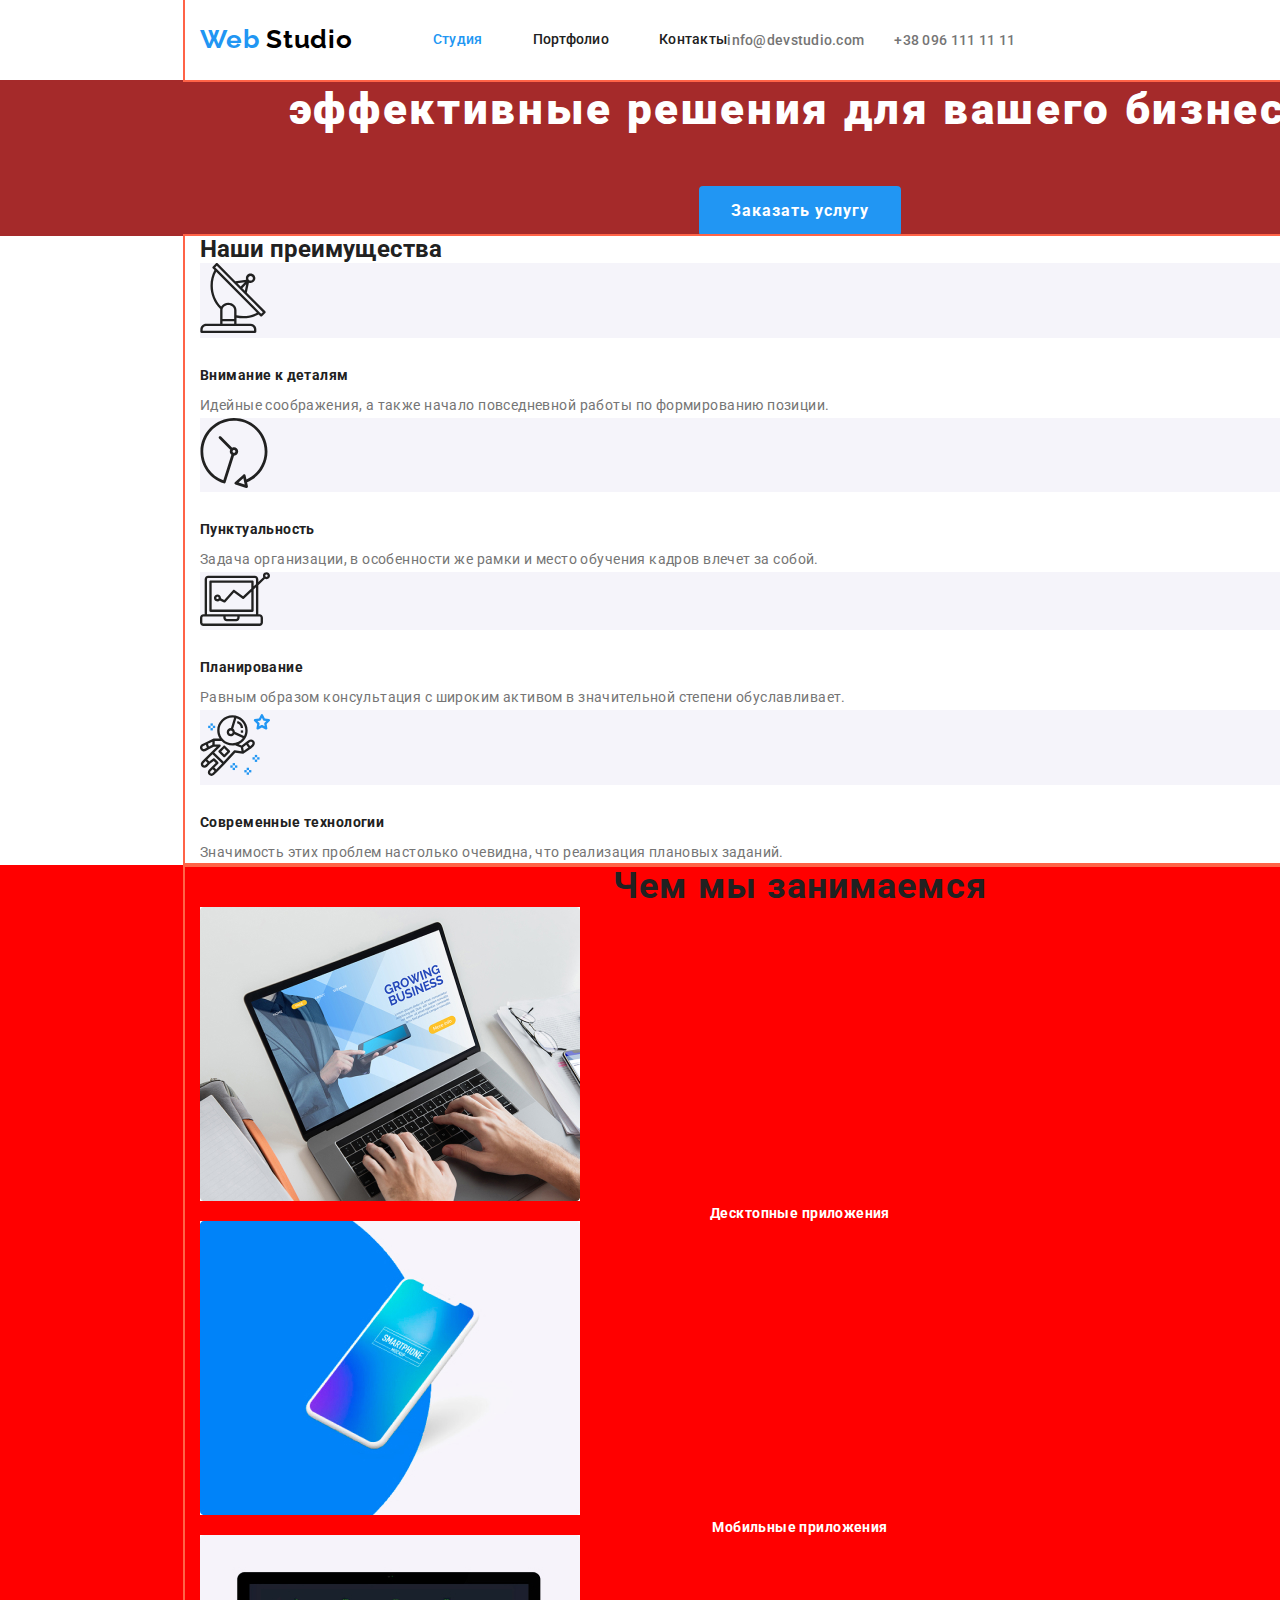
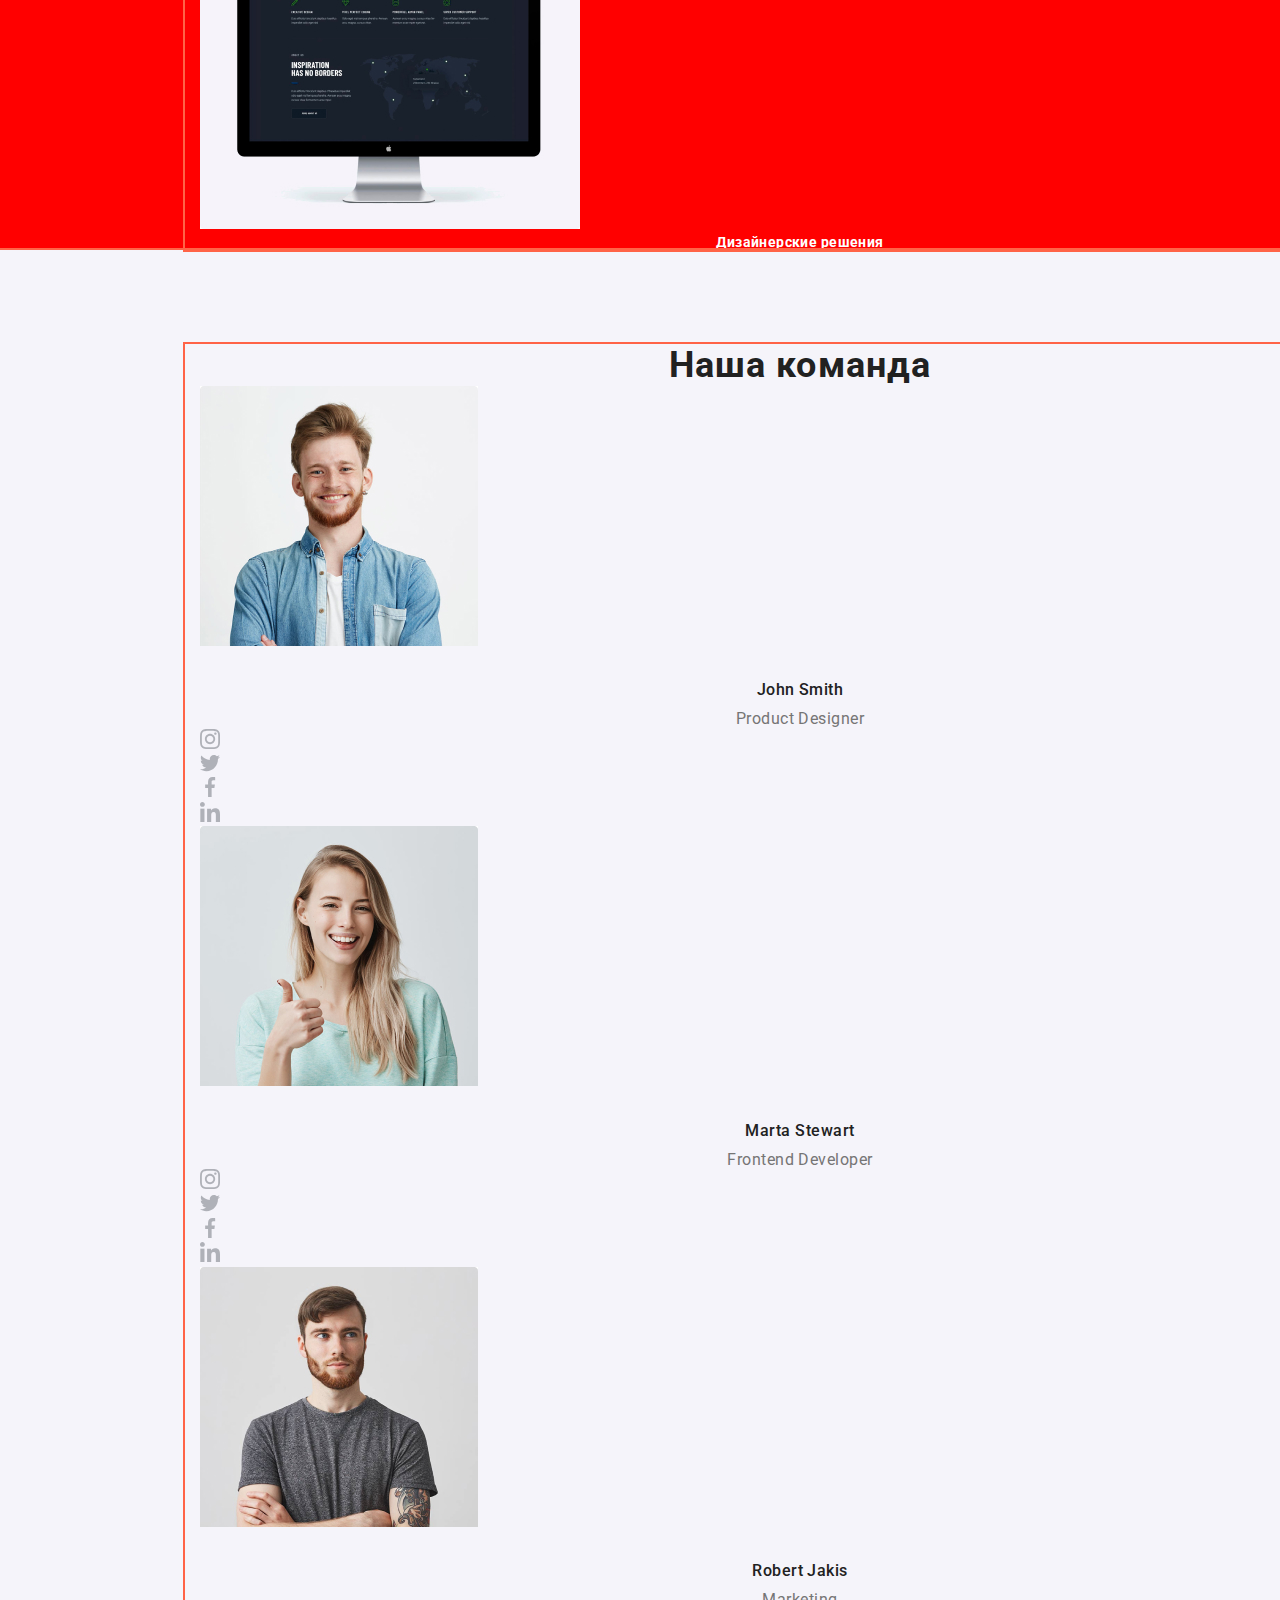
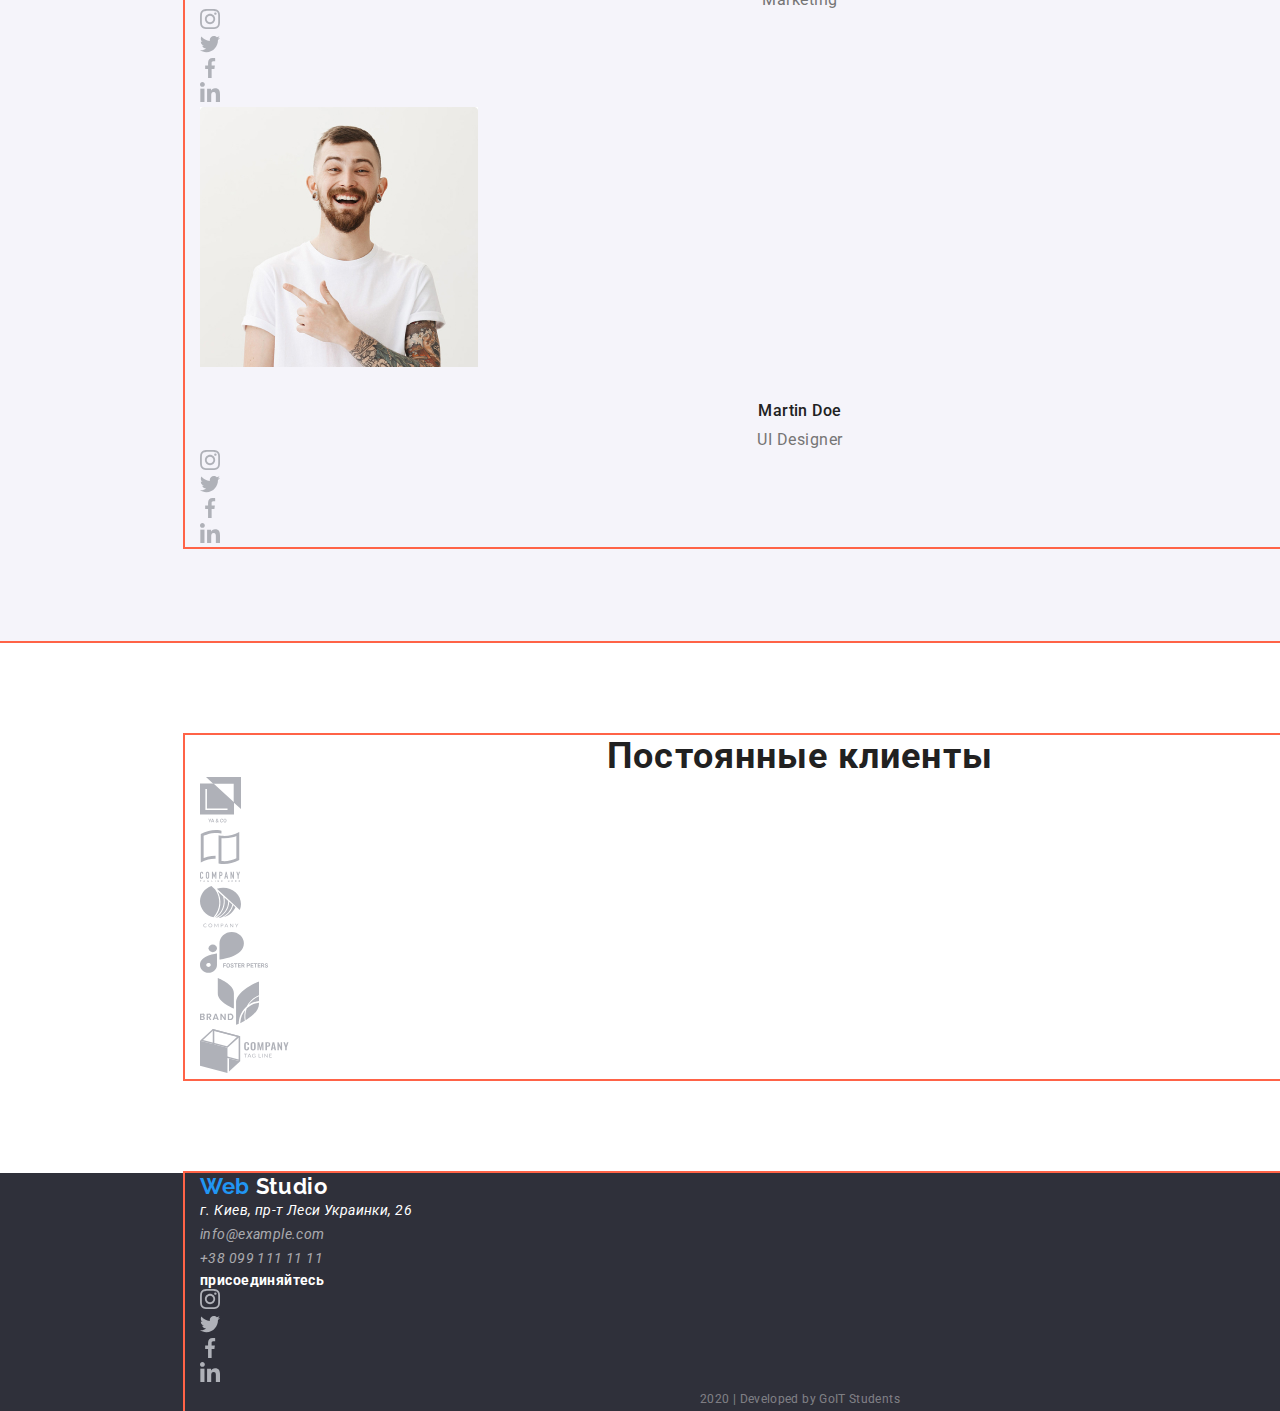
==== index.html @ a2613dc3 "Добавляет блоки и геометрию элементов" ====
<!DOCTYPE html>
<html lang="ru">
  <head>
    <meta charset="UTF-8" />
    <meta name="viewport" content="width=device-width, initial-scale=1.0" />
    <title>Document</title>
    <link
      href="https://fonts.googleapis.com/css2?family=Raleway:wght@700&family=Roboto:wght@400;500;700;900&display=swap"
      rel="stylesheet"
    />
    <link
      rel="stylesheet"
      href="https://cdnjs.cloudflare.com/ajax/libs/modern-normalize/0.6.0/modern-normalize.min.css"
    />
    <link rel="stylesheet" href="./css/main.css" />
    <link rel="stylesheet" href="./css/index.css" />
  </head>

  <body>
    <!--header-->
    <header>
      <nav class="container main-nav">
        <a href="./index.html" class="logo">
          <span class="accent-color-logo">Web</span>
          <span class="main-color-logo">Studio</span>
        </a>
        <ul class="site-nav">
          <li class="item">
            <a href="./index.html" class="header-nav current">Студия</a>
          </li>
          <li class="item">
            <a href="./portfolio.html" class="header-nav">Портфолио</a>
          </li>
          <li class="item"><a href="" class="header-nav">Контакты</a></li>
        </ul>
        <ul class="header-contacns">
          <li class="item">
            <a href="mailto:info@devstudio.com" class="contacts-links"
              >info@devstudio.com</a
            >
          </li>
          <li class="item">
            <a href="tel:+380961111111" class="contacts-links"
              >+38 096 111 11 11</a
            >
          </li>
        </ul>
      </nav>
    </header>
    <main>
      <!--герой-->
      <section class="hero-section">
        <h1 class="hero-tittle">эффективные решения для вашего бизнеса</h1>
        <a href="" class="button-order">Заказать услугу</a>
      </section>
      <!--преимущества компании (сделать невидимым заголовок H2)-->
      <section>
        <div class="container">
          <h2>Наши преимущества</h2>
          <ul>
            <li>
              <div class="icon">
                <img src="./Images/Icon01.svg" class="con" alt="Antenna" />
              </div>

              <h3 class="edge-tittle">Внимание к деталям</h3>
              <p class="edge-text">
                Идейные соображения, а также начало повседневной работы по
                формированию позиции.
              </p>
            </li>
            <li>
              <div class="icon">
                <img src="./Images/Icon02.svg" alt="Clock" />
              </div>
              <h3 class="edge-tittle">Пунктуальность</h3>
              <p class="edge-text">
                Задача организации, в особенности же рамки и место обучения
                кадров влечет за собой.
              </p>
            </li>
            <li>
              <div class="icon">
                <img src="./Images/Icon03.svg" alt="Diagram" />
              </div>
              <h3 class="edge-tittle">Планирование</h3>
              <p class="edge-text">
                Равным образом консультация с широким активом в значительной
                степени обуславливает.
              </p>
            </li>
            <li>
              <div class="icon">
                <img src="./Images/Icon04.svg" alt="Astronaut" />
              </div>
              <h3 class="edge-tittle">Современные технологии</h3>
              <p class="edge-text">
                Значимость этих проблем настолько очевидна, что реализация
                плановых заданий.
              </p>
            </li>
          </ul>
        </div>
      </section>
      <!--Чем занимается компания-->
      <section class="doing-section">
        <div class="container">
          <h2 class="titles">Чем мы занимаемся</h2>
          <ul>
            <li>
              <img
                src="./Images/Десктопные-приложения.jpg"
                alt="картинка с ноутбуком "
              />
              <h3 class="doing-title">Десктопные приложения</h3>
            </li>
            <li>
              <img
                src="./Images/Мобильные-приложения.jpg"
                alt="картинка со смартфоном"
              />
              <h3 class="doing-title">Мобильные приложения</h3>
            </li>
            <li>
              <img
                src="./Images/Дизайнерские-решения.jpg"
                alt="картинка с монитором"
              />
              <h3 class="doing-title">Дизайнерские решения</h3>
            </li>
          </ul>
        </div>
      </section>
      <!--команда компании-->
      <section class="team">
        <div class="container">
          <h2 class="titles">Наша команда</h2>
          <ul>
            <li>
              <img
                src="./Images/teamcard1.jpg"
                class="photo"
                alt="Фото Джона Смита"
              />
              <h3 class="name">John Smith</h3>
              <p class="position">Product Designer</p>
              <ul>
                <li>
                  <a href=""
                    ><img
                      src="./Images/instagram.svg"
                      class="social-logo"
                      alt="логотип инстаграм"
                  /></a>
                </li>
                <li>
                  <a href=""
                    ><img
                      src="./Images/twitter.svg"
                      class="social-logo"
                      alt="логотип твиттер"
                  /></a>
                </li>
                <li>
                  <a href=""
                    ><img
                      src="./Images/facebook.svg"
                      class="social-logo"
                      alt="логотип фейсбук"
                  /></a>
                </li>
                <li>
                  <a href=""
                    ><img
                      src="./Images/linkedin.svg"
                      class="social-logo"
                      alt="логотип линкедин"
                  /></a>
                </li>
              </ul>
            </li>
            <li>
              <img
                src="./Images/teamcard2.jpg"
                class="photo"
                alt="Фото Марты Стюарт"
              />
              <h3 class="name">Marta Stewart</h3>
              <p class="position">Frontend Developer</p>
              <ul>
                <li>
                  <a href=""
                    ><img
                      src="./Images/instagram.svg"
                      class="social-logo"
                      alt="логотип инстаграм"
                  /></a>
                </li>
                <li>
                  <a href=""
                    ><img
                      src="./Images/twitter.svg"
                      class="social-logo"
                      alt="логотип твиттер"
                  /></a>
                </li>
                <li>
                  <a href=""
                    ><img
                      src="./Images/facebook.svg"
                      class="social-logo"
                      alt="логотип фейсбук"
                  /></a>
                </li>
                <li>
                  <a href=""
                    ><img
                      src="./Images/linkedin.svg"
                      class="social-logo"
                      alt="логотип линкедин"
                  /></a>
                </li>
              </ul>
            </li>
            <li>
              <img
                src="./Images/teamcard3.jpg"
                class="photo"
                alt="Фото Роберта Джекиса"
              />
              <h3 class="name">Robert Jakis</h3>
              <p class="position">Marketing</p>
              <ul>
                <li>
                  <a href=""
                    ><img
                      src="./Images/instagram.svg"
                      class="social-logo"
                      alt="логотип инстаграм"
                  /></a>
                </li>
                <li>
                  <a href=""
                    ><img
                      src="./Images/twitter.svg"
                      class="social-logo"
                      alt="логотип твиттер"
                  /></a>
                </li>
                <li>
                  <a href=""
                    ><img
                      src="./Images/facebook.svg"
                      class="social-logo"
                      alt="логотип фейсбук"
                  /></a>
                </li>
                <li>
                  <a href=""
                    ><img
                      src="./Images/linkedin.svg"
                      class="social-logo"
                      alt="логотип линкедин"
                  /></a>
                </li>
              </ul>
            </li>
            <li>
              <img
                src="./Images/teamcard4.jpg"
                class="photo"
                alt="Фото Мартина Дое"
              />
              <h3 class="name">Martin Doe</h3>
              <p class="position">UI Designer</p>
              <ul>
                <li>
                  <a href=""
                    ><img
                      src="./Images/instagram.svg"
                      class="social-logo"
                      alt="логотип инстаграм"
                  /></a>
                </li>
                <li>
                  <a href=""
                    ><img
                      src="./Images/twitter.svg"
                      class="social-logo"
                      alt="логотип твиттер"
                  /></a>
                </li>
                <li>
                  <a href=""
                    ><img
                      src="./Images/facebook.svg"
                      class="social-logo"
                      alt="логотип фейсбук"
                  /></a>
                </li>
                <li>
                  <a href=""
                    ><img
                      src="./Images/linkedin.svg"
                      class="social-logo"
                      alt="логотип линкедин"
                  /></a>
                </li>
              </ul>
            </li>
          </ul>
        </div>
      </section>
      <!--постоянные клиенты компании-->
      <section class="clients">
        <div class="container">
          <h2 class="titles">Постоянные клиенты</h2>
          <ul>
            <li>
              <a href=""
                ><img
                  src="./Images/logo1.svg"
                  class="client-logo"
                  alt="логотип клиента 1"
              /></a>
            </li>
            <li>
              <a href=""
                ><img
                  src="./Images/logo2.svg"
                  class="client-logo"
                  alt="логотип клиента 2"
              /></a>
            </li>
            <li>
              <a href=""
                ><img
                  src="./Images/logo3.svg"
                  class="client-logo"
                  alt="логотип клиента 3"
              /></a>
            </li>
            <li>
              <a href=""
                ><img
                  src="./Images/logo4.svg"
                  class="client-logo"
                  alt="логотип клиента 4"
              /></a>
            </li>
            <li>
              <a href=""
                ><img
                  src="./Images/logo5.svg"
                  class="client-logo"
                  alt="логотип клиента 5"
              /></a>
            </li>
            <li>
              <a href=""
                ><img
                  src="./Images/logo6.svg"
                  class="client-logo"
                  alt="логотип клиента 6"
              /></a>
            </li>
          </ul>
        </div>
      </section>
    </main>
    <!--Футер-->
    <footer>
      <div class="container">
        <a href="" class="logo-footer">
          <span class="accent-color-logo">Web</span>
          <span class="footer-color-logo">Studio</span>
        </a>
        <address>
          <span class="addres">г. Киев, пр-т Леси Украинки, 26 </span> <br />
          <span class="contacts"
            >info@example.com

            <br />
            +38 099 111 11 11</span
          >
        </address>
        <b class="join">присоединяйтесь</b>
        <ul>
          <li>
            <a href=""
              ><img
                src="./Images/instagram.svg"
                class="social-logo"
                alt="логотип инстаграм"
            /></a>
          </li>
          <li>
            <a href=""
              ><img
                src="./Images/twitter.svg"
                class="social-logo"
                alt="логотип твиттер"
            /></a>
          </li>
          <li>
            <a href=""
              ><img
                src="./Images/facebook.svg"
                class="social-logo"
                alt="логотип фейсбук"
            /></a>
          </li>
          <li>
            <a href=""
              ><img
                src="./Images/linkedin.svg"
                class="social-logo"
                alt="логотип линкедин"
            /></a>
          </li>
        </ul>
        <p class="end">2020 | Developed by GoIT Students</p>
      </div>
    </footer>
  </body>
</html>
---- css/main.css ----
html {
  box-sizing: border-box;
}

*,
*::before,
*::after {
  box-sizing: inherit;
}

:root {
  --primary-text-color: #757575;
  --tittle-text-color: #212121;
  --accent-color: #2196f3;
}

body {
  width: 1600px;
  color: var(--primary-text-color);
  background-color: #ffffff;
  font-family: roboto, sans-serif;
}
h1,
h2,
h3,
h4,
h5,
h6,
ul,
p {
  margin-top: 0;
  margin-bottom: 0;
  padding-inline-start: 0;
}

/* header */

.container {
  width: 1230px;
  padding-left: 15px;
  padding-right: 15px;
  margin-left: auto;
  margin-right: auto;
  outline: 2px solid tomato;
}
.main-nav {
  display: flex;
  align-items: center;
}

.logo {
  font-family: Raleway;
  font-style: normal;
  font-weight: 700;
  font-size: 26px;
  line-height: 1.2;
  letter-spacing: 0.03em;
  text-decoration: none;
}

.logo:focus,
.logo:hover {
  color: var(--accent-color);
}
.accent-color-logo {
  color: var(--accent-color);
}
.main-color-logo {
  color: black;
}

.header-nav {
  display: block;
  padding-top: 32px;
  padding-bottom: 32px;
  font-weight: 500;
  font-size: 14px;
  line-height: 1.14;
  letter-spacing: 0.02em;
  color: #212121;
  text-decoration: none;
}
.header-nav:hover,
.header-nav:focus {
  color: #2196f3;
}
.header-contacns {
  display: flex;
}
.header-contacns .item + .item {
  margin-left: 30px;
}
.site-nav .current {
  color: var(--accent-color);
}
.site-nav {
  display: flex;
  margin-left: 80px;
}
.site-nav .item + .item {
  margin-left: 50px;
}

ul {
  list-style: none;
}

.contacts-links {
  font-weight: 500;
  font-size: 14px;
  line-height: 1.14;
  letter-spacing: 0.02em;
  text-decoration: none;
  color: #757575;
}

.contacts-links:hover,
.contacts-links:focus {
  color: var(--accent-color);
}

/* footer */
footer {
  background-color: #2f303a;
}
.footer-color-logo {
  color: #ffffff;
}
.logo-footer {
  font-family: Raleway;
  font-weight: 700;
  font-size: 22px;
  line-height: 1.2;
  letter-spacing: 0.03em;
  text-decoration: none;
  margin-bottom: 10px;
}
.addres {
  font-weight: 400;
  font-size: 14px;
  line-height: 1.71;
  letter-spacing: 0.03em;
  color: #ffffff;
}
.contacts {
  font-weight: 400;
  font-size: 14px;
  line-height: 1.71;
  letter-spacing: 0.03em;
  color: rgba(255, 255, 255, 0.6);
}
.join {
  font-weight: 700;
  font-size: 14px;
  line-height: 1.14;
  letter-spacing: 0.03em;
  color: #ffffff;
}
.end {
  font-weight: normal;
  font-size: 12px;
  line-height: 2;
  text-align: center;
  letter-spacing: 0.03em;

  color: rgba(255, 255, 255, 0.4);
}
---- css/index.css ----
/* main */
.container {
  width: 1230px;
  padding-left: 15px;
  padding-right: 15px;
}

h2,
h3 {
  color: #212121;
}
/* hero title */
.hero-tittle {
  font-weight: 900;
  font-size: 44px;
  line-height: 1.36;
  letter-spacing: 0.06em;
  margin-top: 0;
  margin-bottom: 46px;

  color: #ffffff;
}
.hero-section {
  background-color: brown;
  text-align: center;
}
.button-order {
  display: inline-block;
  border-radius: 4px;
  padding: 10px 32px;
  min-width: 200px;
  height: 50px;
  font-weight: 700;
  font-size: 16px;
  line-height: 1.9;
  letter-spacing: 0.06em;
  text-decoration: none;
  text-align: center;
  color: #ffffff;
  background-color: var(--accent-color);
}

/* Преиущества компании */
.icon {
  background-color: #f5f4fa;
  margin-bottom: 30px;
}
.icon:hover {
  background-color: var(--accent-color);
}

.edge-tittle {
  font-weight: 700;
  font-size: 14px;
  line-height: 1.14;
  letter-spacing: 0.03em;
  margin-bottom: 10px;
}

.edge-text {
  font-weight: 400;
  font-size: 14px;
  line-height: 1.71;
  letter-spacing: 0.03em;
}
/* заголовки h2 */
.titles {
  font-weight: 700;
  font-size: 36px;
  line-height: 1.17;
  text-align: center;
  letter-spacing: 0.03em;
}
.doing-title {
  font-weight: 700;
  font-size: 14px;
  line-height: 16px;
  text-align: center;
  letter-spacing: 0.03em;
  color: #ffffff;
}
.doing-section {
  background-color: red;
}
.team {
  background-color: #f5f4fa;
  padding-top: 94px;
  padding-bottom: 94px;
  outline: 2px solid tomato;
  margin-bottom: 94px;
}

.photo {
  margin-bottom: 30px;
}
.name {
  font-weight: 500;
  font-size: 16px;
  line-height: 1.2;
  text-align: center;
  letter-spacing: 0.03em;
  margin-bottom: 10px;
}
.position {
  font-weight: 400;
  font-size: 16px;
  line-height: 1.2;
  text-align: center;
  letter-spacing: 0.03em;
}
.clients {
  margin-bottom: 94px;
}

.social-logo:hover,
.client-logo:hover,
.social-logo:focus,
.client-logo:focus {
  background-color: var(--accent-color);
}
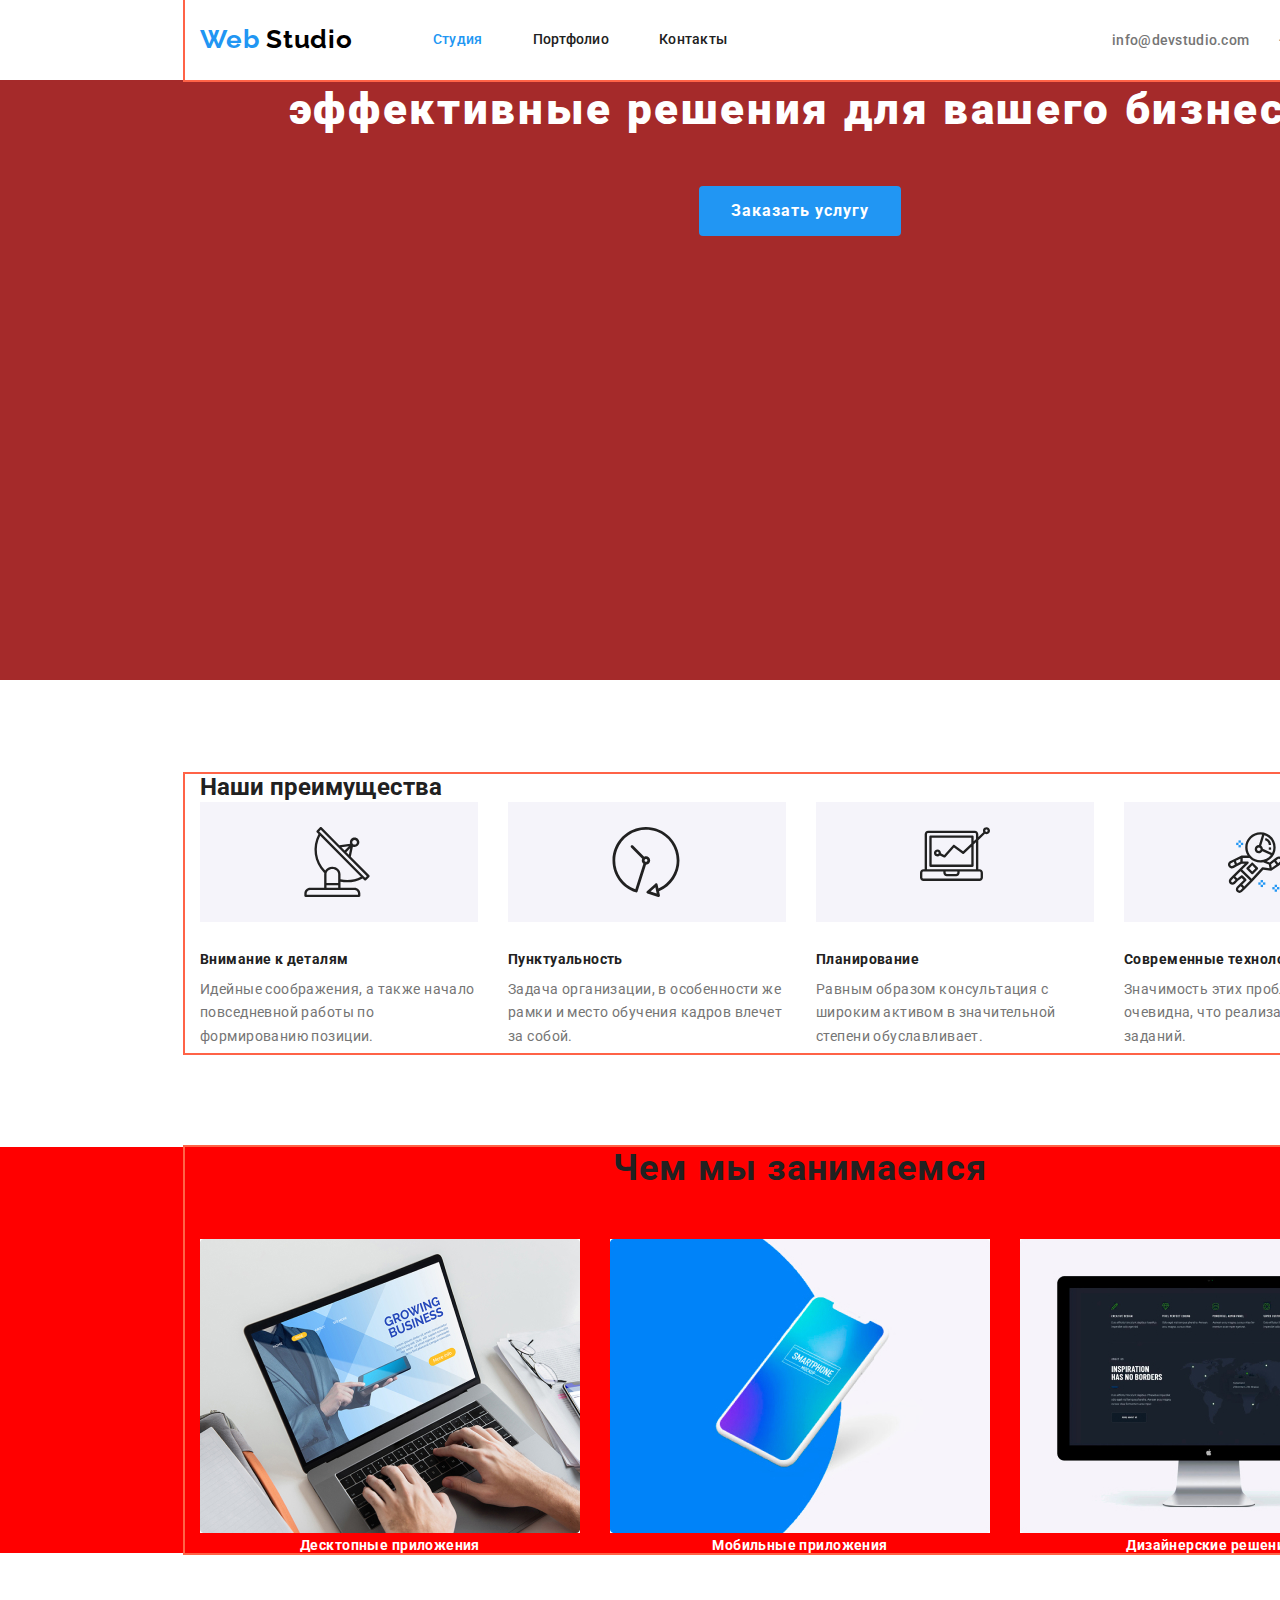
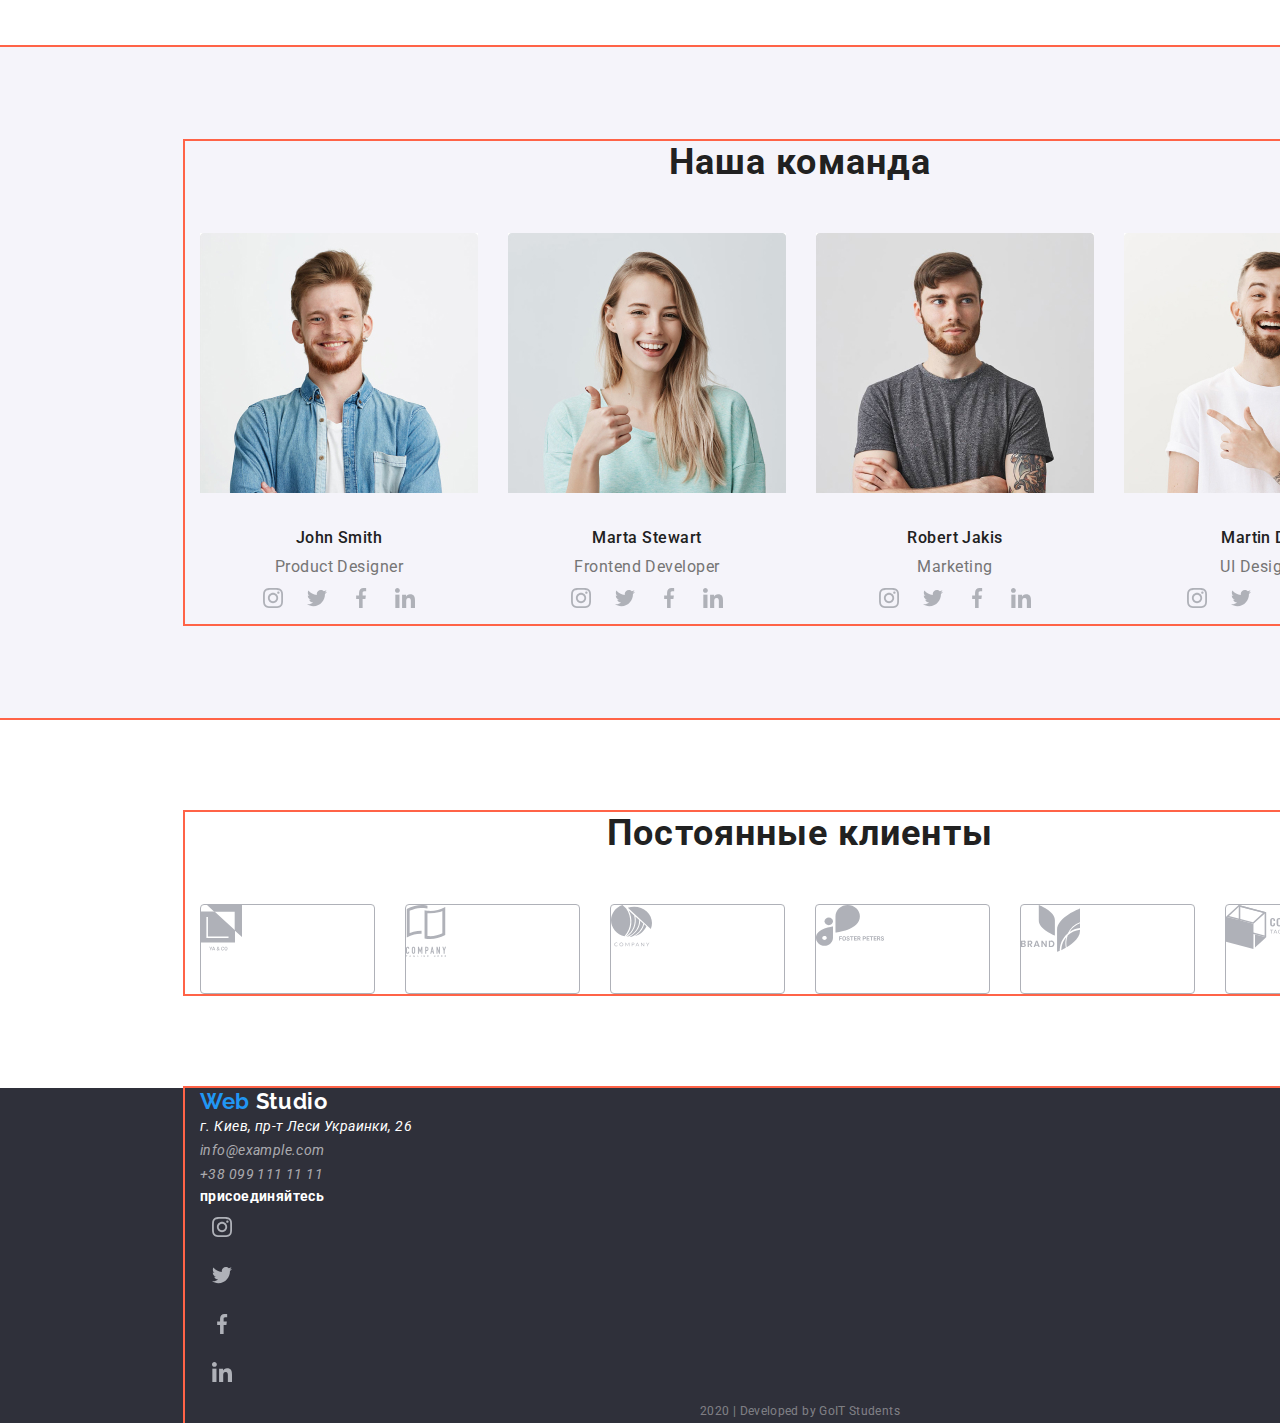
==== commit dd49a18c: "!!!!!" ====
--- a/index.html
+++ b/index.html
@@ -57,10 +57,14 @@
       <section>
         <div class="container">
           <h2>Наши преимущества</h2>
-          <ul>
-            <li>
+          <ul class="edge-list">
+            <li class="item">
               <div class="icon">
-                <img src="./Images/Icon01.svg" class="con" alt="Antenna" />
+                <img
+                  src="./Images/Icon01.svg"
+                  class="icon-style"
+                  alt="Antenna"
+                />
               </div>
 
               <h3 class="edge-tittle">Внимание к деталям</h3>
@@ -69,9 +73,9 @@
                 формированию позиции.
               </p>
             </li>
-            <li>
+            <li class="item">
               <div class="icon">
-                <img src="./Images/Icon02.svg" alt="Clock" />
+                <img src="./Images/Icon02.svg" class="icon-style" alt="Clock" />
               </div>
               <h3 class="edge-tittle">Пунктуальность</h3>
               <p class="edge-text">
@@ -79,9 +83,13 @@
                 кадров влечет за собой.
               </p>
             </li>
-            <li>
+            <li class="item">
               <div class="icon">
-                <img src="./Images/Icon03.svg" alt="Diagram" />
+                <img
+                  src="./Images/Icon03.svg"
+                  class="icon-style"
+                  alt="Diagram"
+                />
               </div>
               <h3 class="edge-tittle">Планирование</h3>
               <p class="edge-text">
@@ -89,9 +97,13 @@
                 степени обуславливает.
               </p>
             </li>
-            <li>
+            <li class="item">
               <div class="icon">
-                <img src="./Images/Icon04.svg" alt="Astronaut" />
+                <img
+                  src="./Images/Icon04.svg"
+                  class="icon-style"
+                  alt="Astronaut"
+                />
               </div>
               <h3 class="edge-tittle">Современные технологии</h3>
               <p class="edge-text">
@@ -105,23 +117,23 @@
       <!--Чем занимается компания-->
       <section class="doing-section">
         <div class="container">
-          <h2 class="titles">Чем мы занимаемся</h2>
-          <ul>
-            <li>
+          <h2 class="titles do-title">Чем мы занимаемся</h2>
+          <ul class="doing-list">
+            <li class="item">
               <img
                 src="./Images/Десктопные-приложения.jpg"
                 alt="картинка с ноутбуком "
               />
               <h3 class="doing-title">Десктопные приложения</h3>
             </li>
-            <li>
+            <li class="item">
               <img
                 src="./Images/Мобильные-приложения.jpg"
                 alt="картинка со смартфоном"
               />
               <h3 class="doing-title">Мобильные приложения</h3>
             </li>
-            <li>
+            <li class="item">
               <img
                 src="./Images/Дизайнерские-решения.jpg"
                 alt="картинка с монитором"
@@ -134,9 +146,9 @@
       <!--команда компании-->
       <section class="team">
         <div class="container">
-          <h2 class="titles">Наша команда</h2>
-          <ul>
-            <li>
+          <h2 class="titles team-title">Наша команда</h2>
+          <ul class="team-list">
+            <li class="item">
               <img
                 src="./Images/teamcard1.jpg"
                 class="photo"
@@ -144,7 +156,7 @@
               />
               <h3 class="name">John Smith</h3>
               <p class="position">Product Designer</p>
-              <ul>
+              <ul class="social-list">
                 <li>
                   <a href=""
                     ><img
@@ -179,7 +191,7 @@
                 </li>
               </ul>
             </li>
-            <li>
+            <li class="item">
               <img
                 src="./Images/teamcard2.jpg"
                 class="photo"
@@ -187,7 +199,7 @@
               />
               <h3 class="name">Marta Stewart</h3>
               <p class="position">Frontend Developer</p>
-              <ul>
+              <ul class="social-list">
                 <li>
                   <a href=""
                     ><img
@@ -222,7 +234,7 @@
                 </li>
               </ul>
             </li>
-            <li>
+            <li class="item">
               <img
                 src="./Images/teamcard3.jpg"
                 class="photo"
@@ -230,7 +242,7 @@
               />
               <h3 class="name">Robert Jakis</h3>
               <p class="position">Marketing</p>
-              <ul>
+              <ul class="social-list">
                 <li>
                   <a href=""
                     ><img
@@ -265,7 +277,7 @@
                 </li>
               </ul>
             </li>
-            <li>
+            <li class="item">
               <img
                 src="./Images/teamcard4.jpg"
                 class="photo"
@@ -273,7 +285,7 @@
               />
               <h3 class="name">Martin Doe</h3>
               <p class="position">UI Designer</p>
-              <ul>
+              <ul class="social-list">
                 <li>
                   <a href=""
                     ><img
@@ -314,9 +326,9 @@
       <!--постоянные клиенты компании-->
       <section class="clients">
         <div class="container">
-          <h2 class="titles">Постоянные клиенты</h2>
-          <ul>
-            <li>
+          <h2 class="titles client-title">Постоянные клиенты</h2>
+          <ul class="client-list">
+            <li class="item">
               <a href=""
                 ><img
                   src="./Images/logo1.svg"
@@ -324,7 +336,7 @@
                   alt="логотип клиента 1"
               /></a>
             </li>
-            <li>
+            <li class="item">
               <a href=""
                 ><img
                   src="./Images/logo2.svg"
@@ -332,7 +344,7 @@
                   alt="логотип клиента 2"
               /></a>
             </li>
-            <li>
+            <li class="item">
               <a href=""
                 ><img
                   src="./Images/logo3.svg"
@@ -340,7 +352,7 @@
                   alt="логотип клиента 3"
               /></a>
             </li>
-            <li>
+            <li class="item">
               <a href=""
                 ><img
                   src="./Images/logo4.svg"
@@ -348,7 +360,7 @@
                   alt="логотип клиента 4"
               /></a>
             </li>
-            <li>
+            <li class="item">
               <a href=""
                 ><img
                   src="./Images/logo5.svg"
@@ -356,7 +368,7 @@
                   alt="логотип клиента 5"
               /></a>
             </li>
-            <li>
+            <li class="item">
               <a href=""
                 ><img
                   src="./Images/logo6.svg"
--- a/css/main.css
+++ b/css/main.css
@@ -32,6 +32,9 @@
   margin-bottom: 0;
   padding-inline-start: 0;
 }
+a {
+  text-decoration: none;
+}
 
 /* header */
 
@@ -55,7 +58,6 @@
   font-size: 26px;
   line-height: 1.2;
   letter-spacing: 0.03em;
-  text-decoration: none;
 }
 
 .logo:focus,
@@ -78,7 +80,6 @@
   line-height: 1.14;
   letter-spacing: 0.02em;
   color: #212121;
-  text-decoration: none;
 }
 .header-nav:hover,
 .header-nav:focus {
@@ -86,6 +87,7 @@
 }
 .header-contacns {
   display: flex;
+  margin-left: auto;
 }
 .header-contacns .item + .item {
   margin-left: 30px;
@@ -110,7 +112,6 @@
   font-size: 14px;
   line-height: 1.14;
   letter-spacing: 0.02em;
-  text-decoration: none;
   color: #757575;
 }
 
@@ -132,7 +133,6 @@
   font-size: 22px;
   line-height: 1.2;
   letter-spacing: 0.03em;
-  text-decoration: none;
   margin-bottom: 10px;
 }
 .addres {
--- a/css/index.css
+++ b/css/index.css
@@ -23,6 +23,8 @@
 .hero-section {
   background-color: brown;
   text-align: center;
+  height: 600px;
+  margin-bottom: 94px;
 }
 .button-order {
   display: inline-block;
@@ -34,19 +36,31 @@
   font-size: 16px;
   line-height: 1.9;
   letter-spacing: 0.06em;
-  text-decoration: none;
   text-align: center;
   color: #ffffff;
   background-color: var(--accent-color);
 }
 
 /* Преиущества компании */
+
+.edge-list {
+  display: flex;
+  margin-bottom: 94px;
+}
+.edge-list .item + .item {
+  margin-left: 30px;
+}
 .icon {
   background-color: #f5f4fa;
   margin-bottom: 30px;
+  width: 278px;
+  height: 120px;
 }
 .icon:hover {
   background-color: var(--accent-color);
+}
+.icon-style {
+  padding: 25px 104px;
 }
 
 .edge-tittle {
@@ -62,6 +76,8 @@
   font-size: 14px;
   line-height: 1.71;
   letter-spacing: 0.03em;
+  width: 278px;
+  height: 75px;
 }
 /* заголовки h2 */
 .titles {
@@ -70,6 +86,15 @@
   line-height: 1.17;
   text-align: center;
   letter-spacing: 0.03em;
+}
+.do-title {
+  margin-bottom: 50px;
+}
+.doing-list {
+  display: flex;
+}
+.doing-list .item + .item {
+  margin-left: 30px;
 }
 .doing-title {
   font-weight: 700;
@@ -81,13 +106,28 @@
 }
 .doing-section {
   background-color: red;
+  margin-bottom: 94px;
 }
+/* team */
 .team {
   background-color: #f5f4fa;
   padding-top: 94px;
   padding-bottom: 94px;
   outline: 2px solid tomato;
   margin-bottom: 94px;
+}
+.team-title {
+  margin-bottom: 50px;
+}
+.team-list {
+  display: flex;
+}
+.team-list .item + .item {
+  margin-left: 30px;
+}
+.social-list {
+  display: flex;
+  justify-content: center;
 }
 
 .photo {
@@ -112,9 +152,28 @@
   margin-bottom: 94px;
 }
 
+.client-title {
+  margin-bottom: 50px;
+}
+.client-list {
+  display: flex;
+}
+.client-list .item {
+  border: 1px solid #afb1b8;
+  border-radius: 4px;
+  width: 175px;
+  height: 90px;
+}
+.client-list .item + .item {
+  margin-left: 30px;
+}
+
 .social-logo:hover,
 .client-logo:hover,
 .social-logo:focus,
 .client-logo:focus {
   background-color: var(--accent-color);
 }
+.social-logo {
+  padding: 12px;
+}
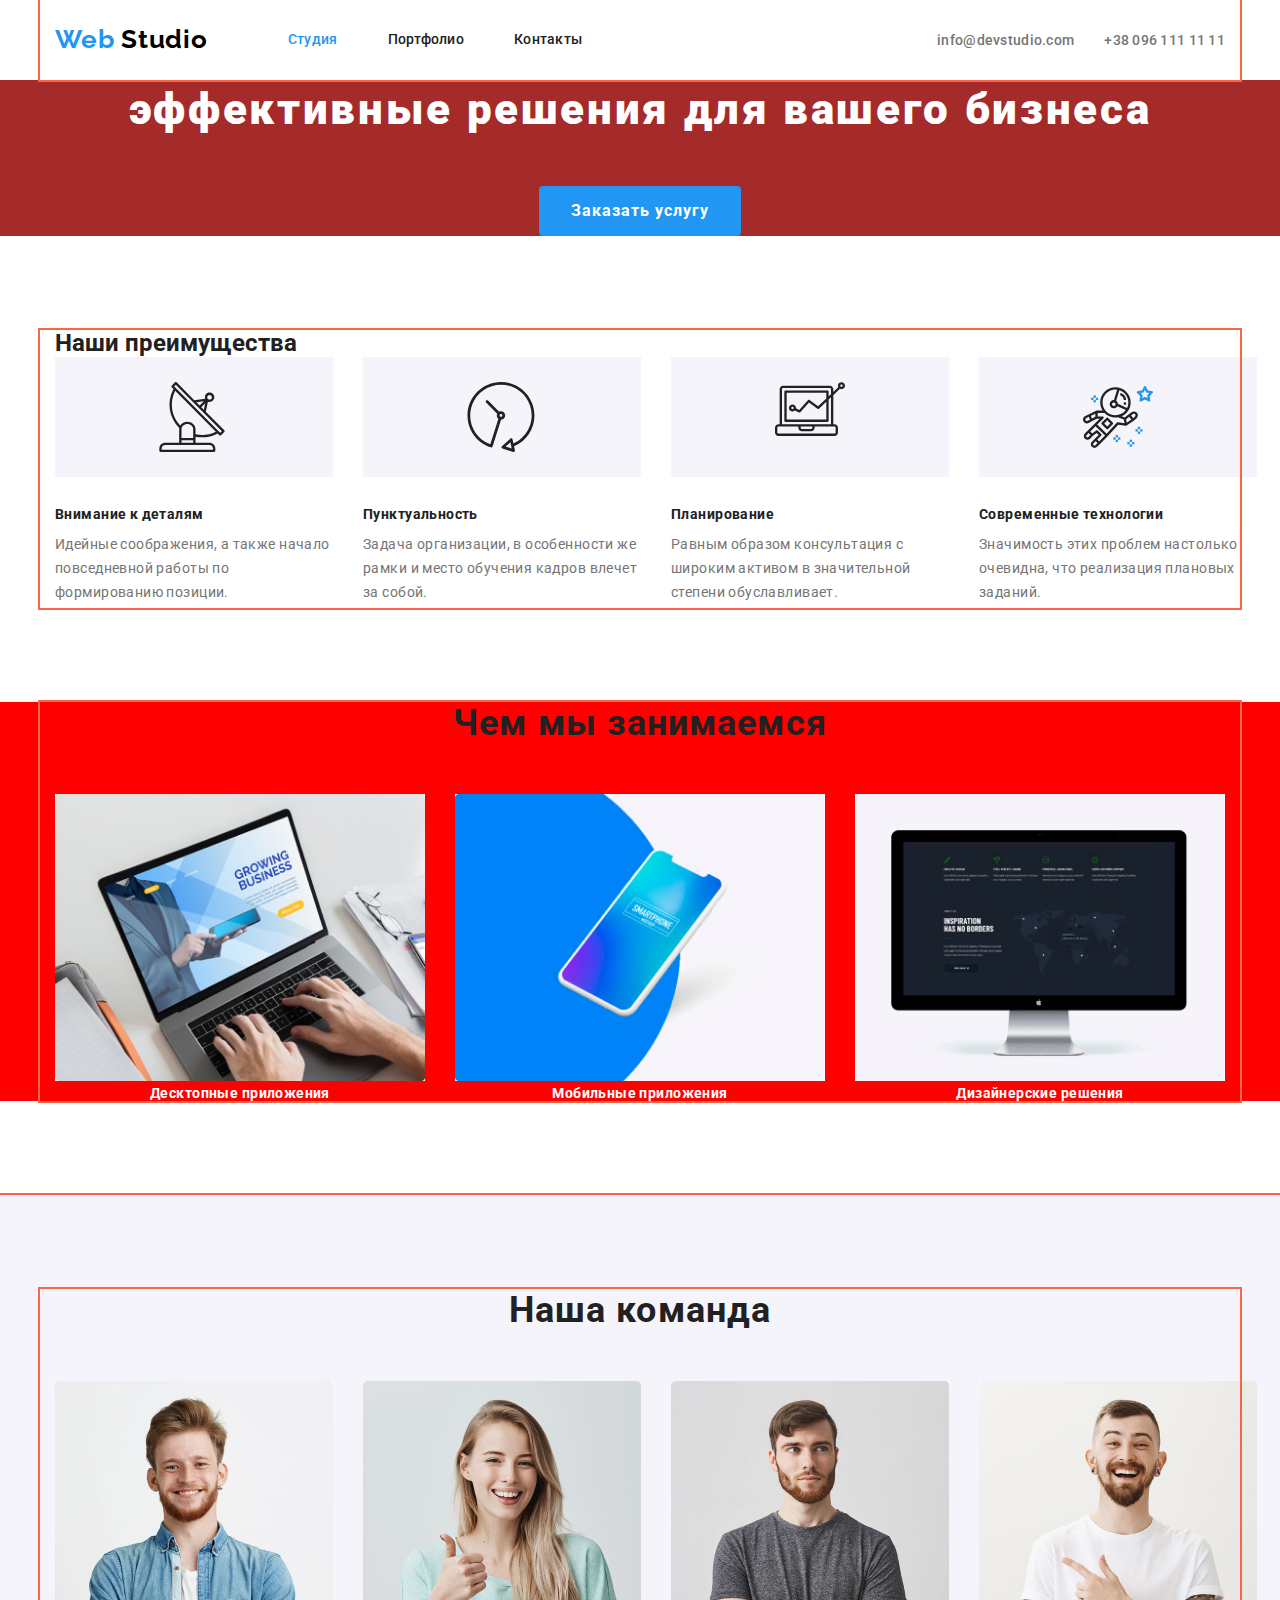
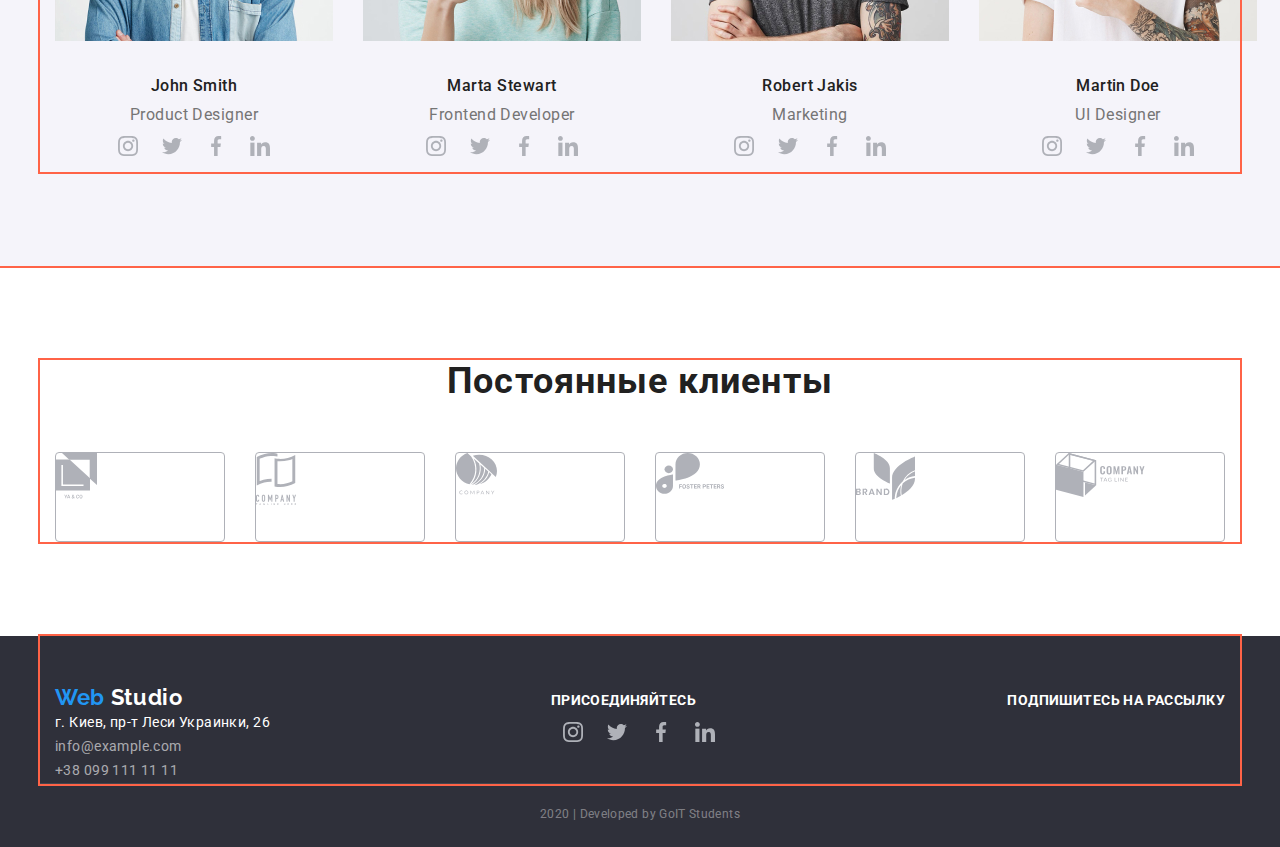
==== commit 5384301a: "Делает Footer" ====
--- a/index.html
+++ b/index.html
@@ -122,21 +122,21 @@
             <li class="item">
               <img
                 src="./Images/Десктопные-приложения.jpg"
-                alt="картинка с ноутбуком "
+                alt="картинка с ноутбуком " width="370px"
               />
               <h3 class="doing-title">Десктопные приложения</h3>
             </li>
             <li class="item">
               <img
                 src="./Images/Мобильные-приложения.jpg"
-                alt="картинка со смартфоном"
+                alt="картинка со смартфоном" width="370px"
               />
               <h3 class="doing-title">Мобильные приложения</h3>
             </li>
             <li class="item">
               <img
                 src="./Images/Дизайнерские-решения.jpg"
-                alt="картинка с монитором"
+                alt="картинка с монитором" width="370px"
               />
               <h3 class="doing-title">Дизайнерские решения</h3>
             </li>
@@ -382,57 +382,63 @@
     </main>
     <!--Футер-->
     <footer>
-      <div class="container">
-        <a href="" class="logo-footer">
-          <span class="accent-color-logo">Web</span>
-          <span class="footer-color-logo">Studio</span>
-        </a>
-        <address>
-          <span class="addres">г. Киев, пр-т Леси Украинки, 26 </span> <br />
-          <span class="contacts"
-            >info@example.com
-
-            <br />
-            +38 099 111 11 11</span
-          >
-        </address>
-        <b class="join">присоединяйтесь</b>
-        <ul>
-          <li>
-            <a href=""
-              ><img
-                src="./Images/instagram.svg"
-                class="social-logo"
-                alt="логотип инстаграм"
-            /></a>
-          </li>
-          <li>
-            <a href=""
-              ><img
-                src="./Images/twitter.svg"
-                class="social-logo"
-                alt="логотип твиттер"
-            /></a>
-          </li>
-          <li>
-            <a href=""
-              ><img
-                src="./Images/facebook.svg"
-                class="social-logo"
-                alt="логотип фейсбук"
-            /></a>
-          </li>
-          <li>
-            <a href=""
-              ><img
-                src="./Images/linkedin.svg"
-                class="social-logo"
-                alt="логотип линкедин"
-            /></a>
-          </li>
-        </ul>
-        <p class="end">2020 | Developed by GoIT Students</p>
+      <div class="container footer">
+        <div>
+          <a href="" class="logo-footer">
+            <span class="accent-color-logo">Web</span>
+            <span class="footer-color-logo">Studio</span>
+          </a>
+          <address>
+            <p> г. Киев, пр-т Леси Украинки, 26 </p></span>
+             
+            <span class="contacts"
+              >info@example.com</span><br>
+            <span class="contacts">+38 099 111 11 11</span>
+            </address>
+          
+        </div>
+        <div>
+          <b class="join">ПРИСОЕДИНЯЙТЕСЬ</b>
+          <ul class="social-links">
+            <li>
+              <a href=""
+                ><img
+                  src="./Images/instagram.svg"
+                  class="social-logo"
+                  alt="логотип инстаграм"
+              /></a>
+            </li>
+            <li>
+              <a href=""
+                ><img
+                  src="./Images/twitter.svg"
+                  class="social-logo"
+                  alt="логотип твиттер"
+              /></a>
+            </li>
+            <li>
+              <a href=""
+                ><img
+                  src="./Images/facebook.svg"
+                  class="social-logo"
+                  alt="логотип фейсбук"
+              /></a>
+            </li>
+            <li>
+              <a href=""
+                ><img
+                  src="./Images/linkedin.svg"
+                  class="social-logo"
+                  alt="логотип линкедин"
+              /></a>
+            </li>
+          </ul>
+        </div>
+        <div>
+          <p class="join">ПОДПИШИТЕСЬ НА РАССЫЛКУ</p>
+        </div>
       </div>
+      <p class="end">2020 | Developed by GoIT Students</p>
     </footer>
   </body>
 </html>
--- a/css/main.css
+++ b/css/main.css
@@ -15,7 +15,6 @@
 }
 
 body {
-  width: 1600px;
   color: var(--primary-text-color);
   background-color: #ffffff;
   font-family: roboto, sans-serif;
@@ -39,7 +38,7 @@
 /* header */
 
 .container {
-  width: 1230px;
+  width: 1200px;
   padding-left: 15px;
   padding-right: 15px;
   margin-left: auto;
@@ -124,6 +123,15 @@
 footer {
   background-color: #2f303a;
 }
+.footer {
+  display: flex;
+  align-items: baseline;
+  justify-content: space-between;
+  padding-top: 48px;
+  border-bottom-width: 1px;
+  border-bottom-style: solid;
+  border-bottom-color: rgba(255, 255, 255, 0.1);
+}
 .footer-color-logo {
   color: #ffffff;
 }
@@ -135,7 +143,8 @@
   letter-spacing: 0.03em;
   margin-bottom: 10px;
 }
-.addres {
+address {
+  font-style: normal;
   font-weight: 400;
   font-size: 14px;
   line-height: 1.71;
@@ -156,12 +165,20 @@
   letter-spacing: 0.03em;
   color: #ffffff;
 }
+.social-links {
+  display: flex;
+}
+.social-logo {
+  padding: 12px;
+}
 .end {
   font-weight: normal;
   font-size: 12px;
   line-height: 2;
   text-align: center;
   letter-spacing: 0.03em;
+  padding-top: 18px;
+  padding-bottom: 21px;
 
   color: rgba(255, 255, 255, 0.4);
 }
--- a/css/index.css
+++ b/css/index.css
@@ -1,9 +1,4 @@
 /* main */
-.container {
-  width: 1230px;
-  padding-left: 15px;
-  padding-right: 15px;
-}
 
 h2,
 h3 {
@@ -23,7 +18,6 @@
 .hero-section {
   background-color: brown;
   text-align: center;
-  height: 600px;
   margin-bottom: 94px;
 }
 .button-order {
@@ -174,6 +168,3 @@
 .client-logo:focus {
   background-color: var(--accent-color);
 }
-.social-logo {
-  padding: 12px;
-}
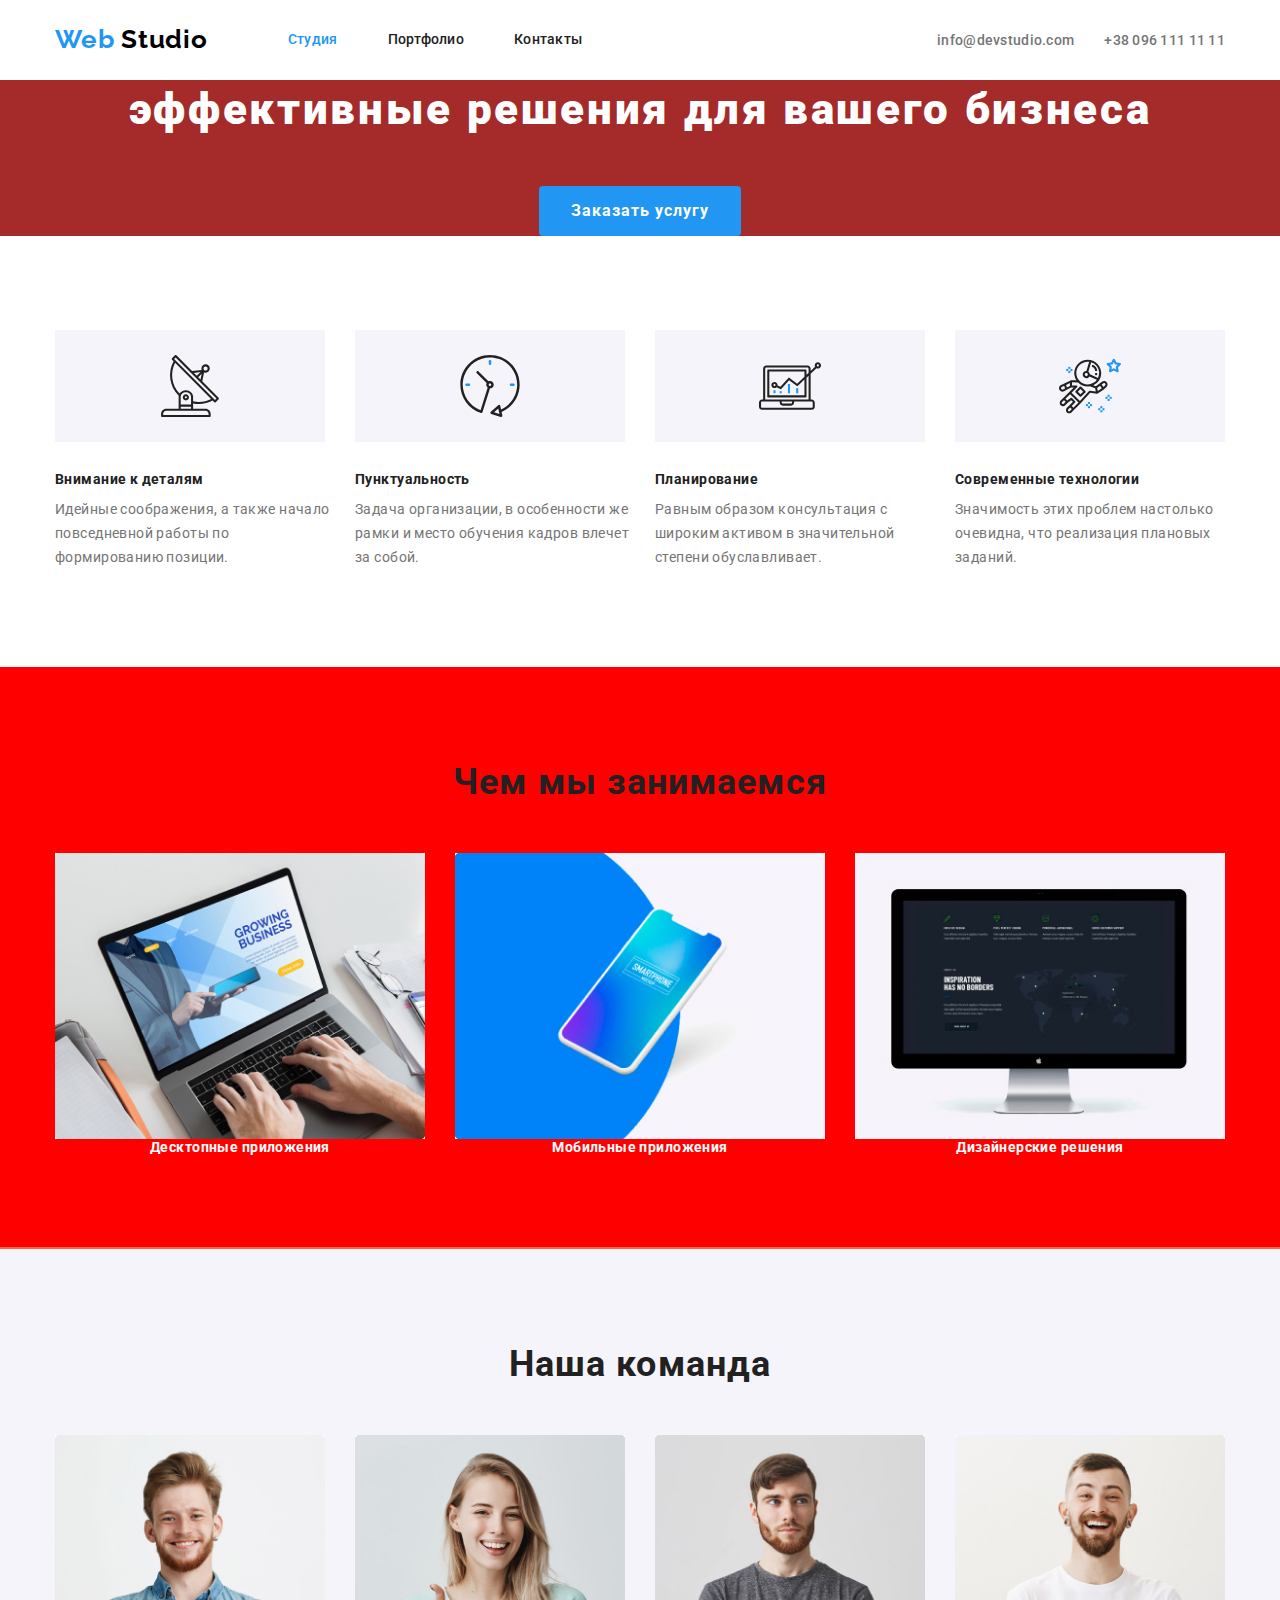
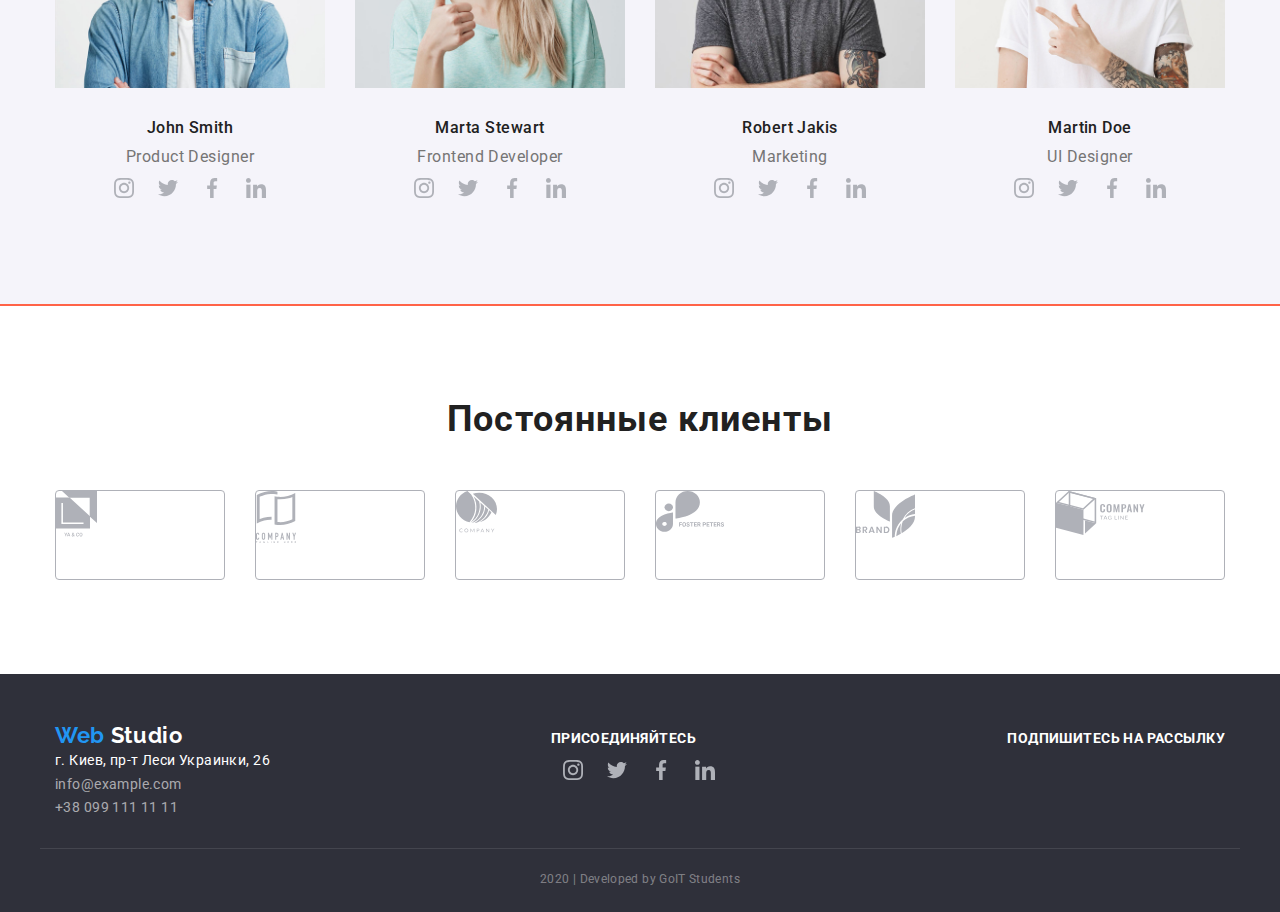
==== commit 810cae9b: "!!!!!" ====
--- a/index.html
+++ b/index.html
@@ -54,14 +54,14 @@
         <a href="" class="button-order">Заказать услугу</a>
       </section>
       <!--преимущества компании (сделать невидимым заголовок H2)-->
-      <section>
+      <section class="edge-section">
         <div class="container">
-          <h2>Наши преимущества</h2>
+          <h2 class="hidden">Наши преимущества</h2>
           <ul class="edge-list">
             <li class="item">
               <div class="icon">
                 <img
-                  src="./Images/Icon01.svg"
+                  src="./Images/antenna 1.svg"
                   class="icon-style"
                   alt="Antenna"
                 />
@@ -75,7 +75,11 @@
             </li>
             <li class="item">
               <div class="icon">
-                <img src="./Images/Icon02.svg" class="icon-style" alt="Clock" />
+                <img
+                  src="./Images/clock 1.svg"
+                  class="icon-style"
+                  alt="Clock"
+                />
               </div>
               <h3 class="edge-tittle">Пунктуальность</h3>
               <p class="edge-text">
@@ -86,7 +90,7 @@
             <li class="item">
               <div class="icon">
                 <img
-                  src="./Images/Icon03.svg"
+                  src="./Images/diagram 1.svg"
                   class="icon-style"
                   alt="Diagram"
                 />
@@ -100,7 +104,7 @@
             <li class="item">
               <div class="icon">
                 <img
-                  src="./Images/Icon04.svg"
+                  src="./Images/astronaut 1 .svg"
                   class="icon-style"
                   alt="Astronaut"
                 />
@@ -122,21 +126,24 @@
             <li class="item">
               <img
                 src="./Images/Десктопные-приложения.jpg"
-                alt="картинка с ноутбуком " width="370px"
+                alt="картинка с ноутбуком "
+                width="370"
               />
               <h3 class="doing-title">Десктопные приложения</h3>
             </li>
             <li class="item">
               <img
                 src="./Images/Мобильные-приложения.jpg"
-                alt="картинка со смартфоном" width="370px"
+                alt="картинка со смартфоном"
+                width="370"
               />
               <h3 class="doing-title">Мобильные приложения</h3>
             </li>
             <li class="item">
               <img
                 src="./Images/Дизайнерские-решения.jpg"
-                alt="картинка с монитором" width="370px"
+                alt="картинка с монитором"
+                width="370"
               />
               <h3 class="doing-title">Дизайнерские решения</h3>
             </li>
@@ -381,7 +388,7 @@
       </section>
     </main>
     <!--Футер-->
-    <footer>
+    <footer class="footer-section">
       <div class="container footer">
         <div>
           <a href="" class="logo-footer">
@@ -389,13 +396,11 @@
             <span class="footer-color-logo">Studio</span>
           </a>
           <address>
-            <p> г. Киев, пр-т Леси Украинки, 26 </p></span>
-             
-            <span class="contacts"
-              >info@example.com</span><br>
+            <p>г. Киев, пр-т Леси Украинки, 26</p>
+
+            <span class="contacts">info@example.com</span><br />
             <span class="contacts">+38 099 111 11 11</span>
-            </address>
-          
+          </address>
         </div>
         <div>
           <b class="join">ПРИСОЕДИНЯЙТЕСЬ</b>
--- a/css/main.css
+++ b/css/main.css
@@ -34,6 +34,14 @@
 a {
   text-decoration: none;
 }
+.hidden {
+  display: none;
+}
+img {
+  display: block;
+  max-width: 100%;
+  height: auto;
+}
 
 /* header */
 
@@ -43,7 +51,6 @@
   padding-right: 15px;
   margin-left: auto;
   margin-right: auto;
-  outline: 2px solid tomato;
 }
 .main-nav {
   display: flex;
@@ -120,6 +127,10 @@
 }
 
 /* footer */
+.footer-section {
+  padding-top: 48px;
+}
+
 footer {
   background-color: #2f303a;
 }
@@ -127,10 +138,10 @@
   display: flex;
   align-items: baseline;
   justify-content: space-between;
-  padding-top: 48px;
   border-bottom-width: 1px;
   border-bottom-style: solid;
   border-bottom-color: rgba(255, 255, 255, 0.1);
+  padding-bottom: 28px;
 }
 .footer-color-logo {
   color: #ffffff;
--- a/css/index.css
+++ b/css/index.css
@@ -18,7 +18,6 @@
 .hero-section {
   background-color: brown;
   text-align: center;
-  margin-bottom: 94px;
 }
 .button-order {
   display: inline-block;
@@ -36,19 +35,22 @@
 }
 
 /* Преиущества компании */
-
+.edge-section {
+  padding-top: 94px;
+  padding-bottom: 94px;
+}
 .edge-list {
   display: flex;
-  margin-bottom: 94px;
 }
 .edge-list .item + .item {
   margin-left: 30px;
 }
+.edge-list .item {
+  width: 270px;
+}
 .icon {
   background-color: #f5f4fa;
   margin-bottom: 30px;
-  width: 278px;
-  height: 120px;
 }
 .icon:hover {
   background-color: var(--accent-color);
@@ -100,7 +102,8 @@
 }
 .doing-section {
   background-color: red;
-  margin-bottom: 94px;
+  padding-top: 94px;
+  padding-bottom: 94px;
 }
 /* team */
 .team {
@@ -108,13 +111,15 @@
   padding-top: 94px;
   padding-bottom: 94px;
   outline: 2px solid tomato;
-  margin-bottom: 94px;
 }
 .team-title {
   margin-bottom: 50px;
 }
 .team-list {
   display: flex;
+}
+.team-list .item {
+  width: 270px;
 }
 .team-list .item + .item {
   margin-left: 30px;
@@ -126,6 +131,7 @@
 
 .photo {
   margin-bottom: 30px;
+  width: 270px;
 }
 .name {
   font-weight: 500;
@@ -143,7 +149,8 @@
   letter-spacing: 0.03em;
 }
 .clients {
-  margin-bottom: 94px;
+  padding-top: 94px;
+  padding-bottom: 94px;
 }
 
 .client-title {
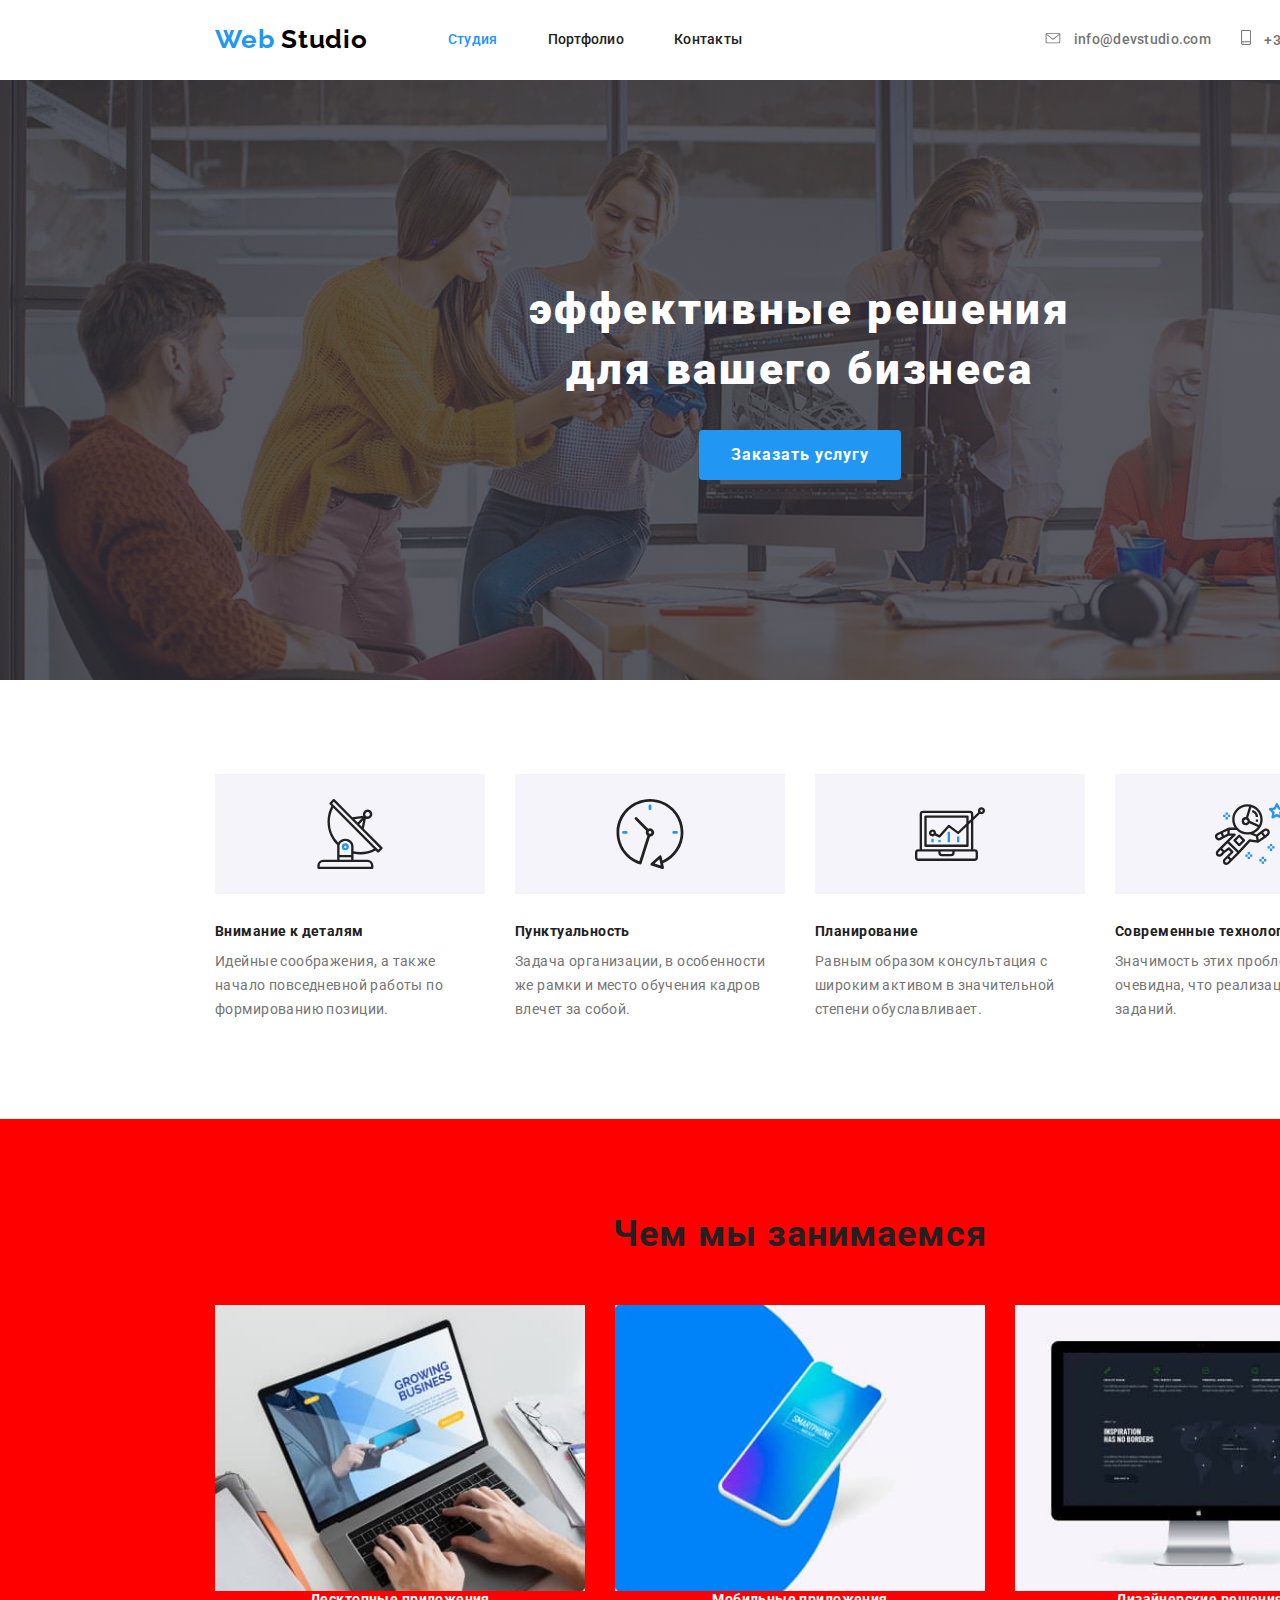
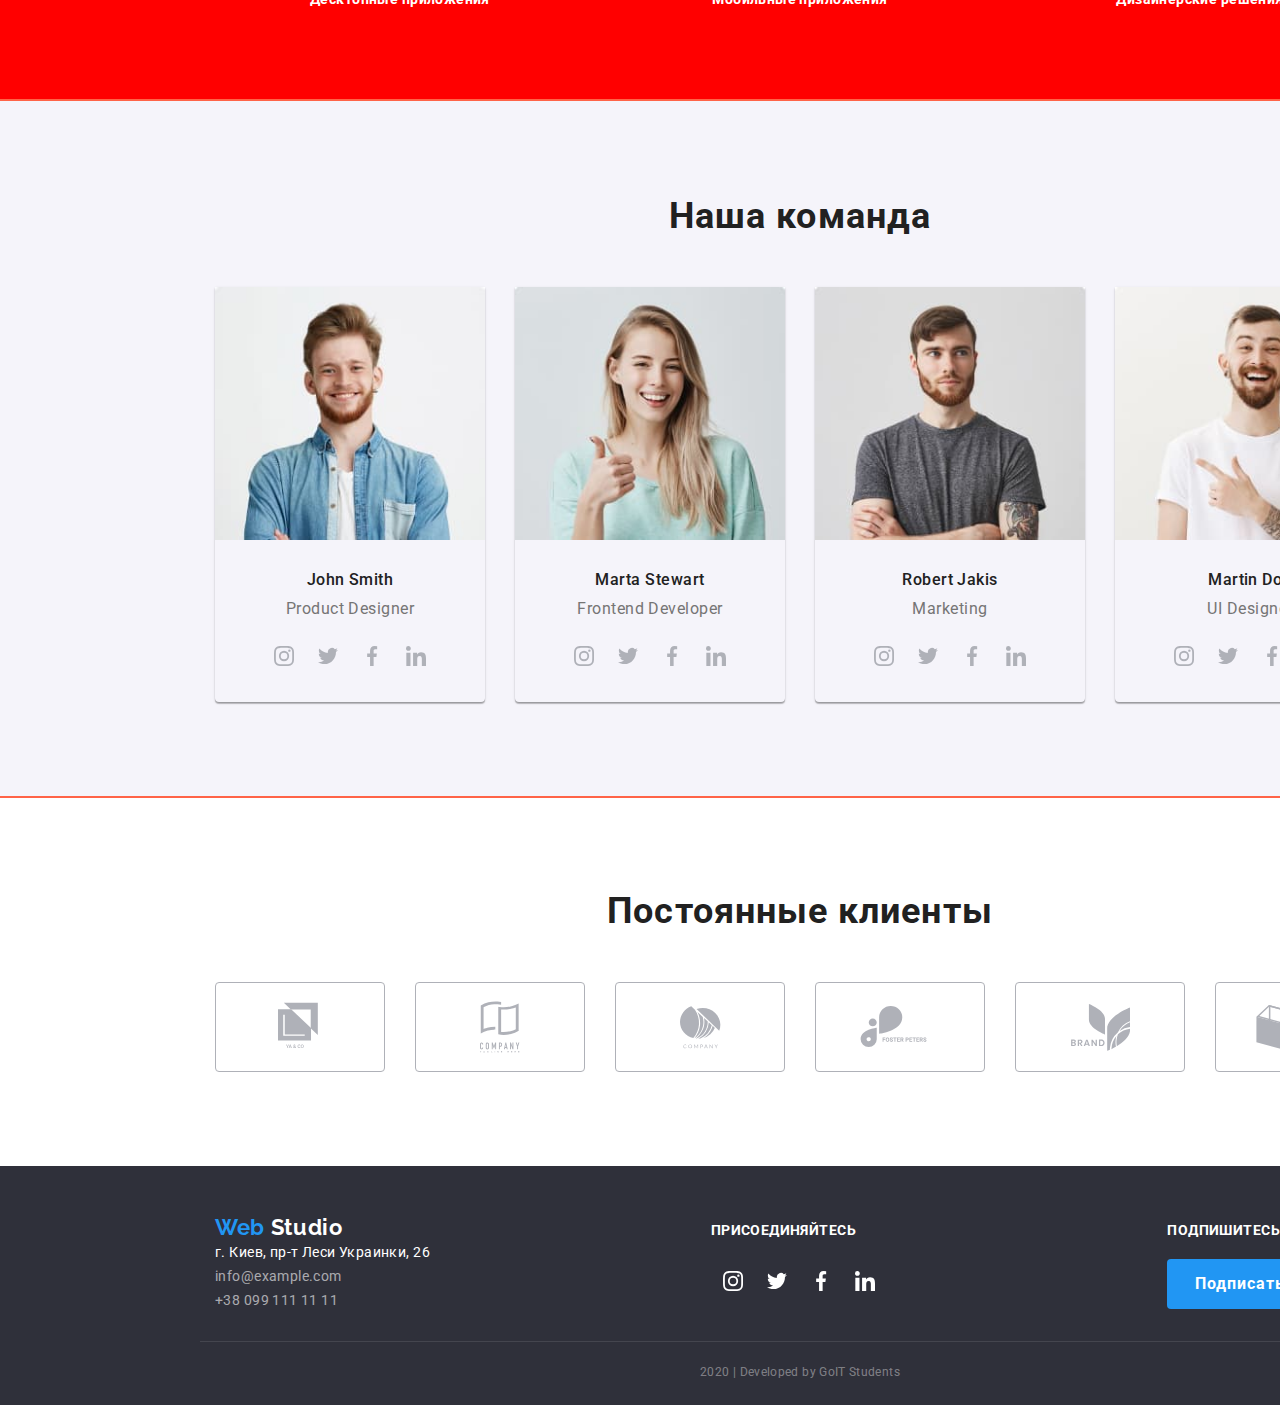
==== commit a0c5ae76: "!!!!!!!" ====
--- a/index.html
+++ b/index.html
@@ -33,15 +33,22 @@
           </li>
           <li class="item"><a href="" class="header-nav">Контакты</a></li>
         </ul>
-        <ul class="header-contacns">
+
+        <ul class="header-contacts">
           <li class="item">
-            <a href="mailto:info@devstudio.com" class="contacts-links"
-              >info@devstudio.com</a
+            <a href="mailto:info@devstudio.com" class="contacts-links">
+              <svg class="contact-logo envelope">
+                <use href="./Images/symbol-defs.svg#envelope"></use>
+              </svg>
+              info@devstudio.com</a
             >
           </li>
           <li class="item">
-            <a href="tel:+380961111111" class="contacts-links"
-              >+38 096 111 11 11</a
+            <a href="tel:+380961111111" class="contacts-links">
+              <svg class="contact-logo tel">
+                <use href="./Images/symbol-defs.svg#smartphone"></use>
+              </svg>
+              +38 096 111 11 11</a
             >
           </li>
         </ul>
@@ -50,8 +57,10 @@
     <main>
       <!--герой-->
       <section class="hero-section">
-        <h1 class="hero-tittle">эффективные решения для вашего бизнеса</h1>
-        <a href="" class="button-order">Заказать услугу</a>
+        <h1 class="hero-tittle">
+          эффективные решения <br />для вашего бизнеса
+        </h1>
+        <a href="" class="button button-order">Заказать услугу</a>
       </section>
       <!--преимущества компании (сделать невидимым заголовок H2)-->
       <section class="edge-section">
@@ -59,14 +68,11 @@
           <h2 class="hidden">Наши преимущества</h2>
           <ul class="edge-list">
             <li class="item">
-              <div class="icon">
-                <img
-                  src="./Images/antenna 1.svg"
-                  class="icon-style"
-                  alt="Antenna"
-                />
+              <div class="edge-image">
+                <svg class="edge-logo">
+                  <use href="./Images/symbol-defs.svg#antenna"></use>
+                </svg>
               </div>
-
               <h3 class="edge-tittle">Внимание к деталям</h3>
               <p class="edge-text">
                 Идейные соображения, а также начало повседневной работы по
@@ -74,12 +80,10 @@
               </p>
             </li>
             <li class="item">
-              <div class="icon">
-                <img
-                  src="./Images/clock 1.svg"
-                  class="icon-style"
-                  alt="Clock"
-                />
+              <div class="edge-image">
+                <svg class="edge-logo">
+                  <use href="./Images/symbol-defs.svg#clock"></use>
+                </svg>
               </div>
               <h3 class="edge-tittle">Пунктуальность</h3>
               <p class="edge-text">
@@ -88,12 +92,10 @@
               </p>
             </li>
             <li class="item">
-              <div class="icon">
-                <img
-                  src="./Images/diagram 1.svg"
-                  class="icon-style"
-                  alt="Diagram"
-                />
+              <div class="edge-image">
+                <svg class="edge-logo">
+                  <use href="./Images/symbol-defs.svg#diagram"></use>
+                </svg>
               </div>
               <h3 class="edge-tittle">Планирование</h3>
               <p class="edge-text">
@@ -101,13 +103,12 @@
                 степени обуславливает.
               </p>
             </li>
-            <li class="item">
-              <div class="icon">
-                <img
-                  src="./Images/astronaut 1 .svg"
-                  class="icon-style"
-                  alt="Astronaut"
-                />
+
+            <li class="item">
+              <div class="edge-image">
+                <svg class="edge-logo">
+                  <use href="./Images/symbol-defs.svg#astronaut"></use>
+                </svg>
               </div>
               <h3 class="edge-tittle">Современные технологии</h3>
               <p class="edge-text">
@@ -154,6 +155,7 @@
       <section class="team">
         <div class="container">
           <h2 class="titles team-title">Наша команда</h2>
+
           <ul class="team-list">
             <li class="item">
               <img
@@ -165,36 +167,33 @@
               <p class="position">Product Designer</p>
               <ul class="social-list">
                 <li>
-                  <a href=""
-                    ><img
-                      src="./Images/instagram.svg"
-                      class="social-logo"
-                      alt="логотип инстаграм"
-                  /></a>
-                </li>
-                <li>
-                  <a href=""
-                    ><img
-                      src="./Images/twitter.svg"
-                      class="social-logo"
-                      alt="логотип твиттер"
-                  /></a>
-                </li>
-                <li>
-                  <a href=""
-                    ><img
-                      src="./Images/facebook.svg"
-                      class="social-logo"
-                      alt="логотип фейсбук"
-                  /></a>
-                </li>
-                <li>
-                  <a href=""
-                    ><img
-                      src="./Images/linkedin.svg"
-                      class="social-logo"
-                      alt="логотип линкедин"
-                  /></a>
+                  <a href="" class="social-link">
+                    <svg class="social-logo">
+                      <use href="./Images/symbol-defs.svg#instagram"></use>
+                    </svg>
+                  </a>
+                </li>
+
+                <li>
+                  <a href="" class="social-link">
+                    <svg class="social-logo">
+                      <use href="./Images/symbol-defs.svg#twitter"></use>
+                    </svg>
+                  </a>
+                </li>
+                <li>
+                  <a href="" class="social-link">
+                    <svg class="social-logo">
+                      <use href="./Images/symbol-defs.svg#facebook"></use>
+                    </svg>
+                  </a>
+                </li>
+                <li>
+                  <a href="" class="social-link">
+                    <svg class="social-logo">
+                      <use href="./Images/symbol-defs.svg#linkedin"></use>
+                    </svg>
+                  </a>
                 </li>
               </ul>
             </li>
@@ -208,36 +207,33 @@
               <p class="position">Frontend Developer</p>
               <ul class="social-list">
                 <li>
-                  <a href=""
-                    ><img
-                      src="./Images/instagram.svg"
-                      class="social-logo"
-                      alt="логотип инстаграм"
-                  /></a>
-                </li>
-                <li>
-                  <a href=""
-                    ><img
-                      src="./Images/twitter.svg"
-                      class="social-logo"
-                      alt="логотип твиттер"
-                  /></a>
-                </li>
-                <li>
-                  <a href=""
-                    ><img
-                      src="./Images/facebook.svg"
-                      class="social-logo"
-                      alt="логотип фейсбук"
-                  /></a>
-                </li>
-                <li>
-                  <a href=""
-                    ><img
-                      src="./Images/linkedin.svg"
-                      class="social-logo"
-                      alt="логотип линкедин"
-                  /></a>
+                  <a href="" class="social-link">
+                    <svg class="social-logo">
+                      <use href="./Images/symbol-defs.svg#instagram"></use>
+                    </svg>
+                  </a>
+                </li>
+
+                <li>
+                  <a href="" class="social-link">
+                    <svg class="social-logo">
+                      <use href="./Images/symbol-defs.svg#twitter"></use>
+                    </svg>
+                  </a>
+                </li>
+                <li>
+                  <a href="" class="social-link">
+                    <svg class="social-logo">
+                      <use href="./Images/symbol-defs.svg#facebook"></use>
+                    </svg>
+                  </a>
+                </li>
+                <li>
+                  <a href="" class="social-link">
+                    <svg class="social-logo">
+                      <use href="./Images/symbol-defs.svg#linkedin"></use>
+                    </svg>
+                  </a>
                 </li>
               </ul>
             </li>
@@ -251,36 +247,33 @@
               <p class="position">Marketing</p>
               <ul class="social-list">
                 <li>
-                  <a href=""
-                    ><img
-                      src="./Images/instagram.svg"
-                      class="social-logo"
-                      alt="логотип инстаграм"
-                  /></a>
-                </li>
-                <li>
-                  <a href=""
-                    ><img
-                      src="./Images/twitter.svg"
-                      class="social-logo"
-                      alt="логотип твиттер"
-                  /></a>
-                </li>
-                <li>
-                  <a href=""
-                    ><img
-                      src="./Images/facebook.svg"
-                      class="social-logo"
-                      alt="логотип фейсбук"
-                  /></a>
-                </li>
-                <li>
-                  <a href=""
-                    ><img
-                      src="./Images/linkedin.svg"
-                      class="social-logo"
-                      alt="логотип линкедин"
-                  /></a>
+                  <a href="" class="social-link">
+                    <svg class="social-logo">
+                      <use href="./Images/symbol-defs.svg#instagram"></use>
+                    </svg>
+                  </a>
+                </li>
+
+                <li>
+                  <a href="" class="social-link">
+                    <svg class="social-logo">
+                      <use href="./Images/symbol-defs.svg#twitter"></use>
+                    </svg>
+                  </a>
+                </li>
+                <li>
+                  <a href="" class="social-link">
+                    <svg class="social-logo">
+                      <use href="./Images/symbol-defs.svg#facebook"></use>
+                    </svg>
+                  </a>
+                </li>
+                <li>
+                  <a href="" class="social-link">
+                    <svg class="social-logo">
+                      <use href="./Images/symbol-defs.svg#linkedin"></use>
+                    </svg>
+                  </a>
                 </li>
               </ul>
             </li>
@@ -294,36 +287,33 @@
               <p class="position">UI Designer</p>
               <ul class="social-list">
                 <li>
-                  <a href=""
-                    ><img
-                      src="./Images/instagram.svg"
-                      class="social-logo"
-                      alt="логотип инстаграм"
-                  /></a>
-                </li>
-                <li>
-                  <a href=""
-                    ><img
-                      src="./Images/twitter.svg"
-                      class="social-logo"
-                      alt="логотип твиттер"
-                  /></a>
-                </li>
-                <li>
-                  <a href=""
-                    ><img
-                      src="./Images/facebook.svg"
-                      class="social-logo"
-                      alt="логотип фейсбук"
-                  /></a>
-                </li>
-                <li>
-                  <a href=""
-                    ><img
-                      src="./Images/linkedin.svg"
-                      class="social-logo"
-                      alt="логотип линкедин"
-                  /></a>
+                  <a href="" class="social-link">
+                    <svg class="social-logo">
+                      <use href="./Images/symbol-defs.svg#instagram"></use>
+                    </svg>
+                  </a>
+                </li>
+
+                <li>
+                  <a href="" class="social-link">
+                    <svg class="social-logo">
+                      <use href="./Images/symbol-defs.svg#twitter"></use>
+                    </svg>
+                  </a>
+                </li>
+                <li>
+                  <a href="" class="social-link">
+                    <svg class="social-logo">
+                      <use href="./Images/symbol-defs.svg#facebook"></use>
+                    </svg>
+                  </a>
+                </li>
+                <li>
+                  <a href="" class="social-link">
+                    <svg class="social-logo">
+                      <use href="./Images/symbol-defs.svg#linkedin"></use>
+                    </svg>
+                  </a>
                 </li>
               </ul>
             </li>
@@ -335,53 +325,47 @@
         <div class="container">
           <h2 class="titles client-title">Постоянные клиенты</h2>
           <ul class="client-list">
-            <li class="item">
-              <a href=""
-                ><img
-                  src="./Images/logo1.svg"
-                  class="client-logo"
-                  alt="логотип клиента 1"
-              /></a>
-            </li>
-            <li class="item">
-              <a href=""
-                ><img
-                  src="./Images/logo2.svg"
-                  class="client-logo"
-                  alt="логотип клиента 2"
-              /></a>
-            </li>
-            <li class="item">
-              <a href=""
-                ><img
-                  src="./Images/logo3.svg"
-                  class="client-logo"
-                  alt="логотип клиента 3"
-              /></a>
-            </li>
-            <li class="item">
-              <a href=""
-                ><img
-                  src="./Images/logo4.svg"
-                  class="client-logo"
-                  alt="логотип клиента 4"
-              /></a>
-            </li>
-            <li class="item">
-              <a href=""
-                ><img
-                  src="./Images/logo5.svg"
-                  class="client-logo"
-                  alt="логотип клиента 5"
-              /></a>
-            </li>
-            <li class="item">
-              <a href=""
-                ><img
-                  src="./Images/logo6.svg"
-                  class="client-logo"
-                  alt="логотип клиента 6"
-              /></a>
+            <li class="client-item">
+              <a href="" class="client-link">
+                <svg class="client-logo first-client">
+                  <use href="./Images/symbol-defs.svg#logo1"></use>
+                </svg>
+              </a>
+            </li>
+            <li class="client-item">
+              <a href="" class="client-link">
+                <svg class="client-logo second-client">
+                  <use href="./Images/symbol-defs.svg#logo2"></use>
+                </svg>
+              </a>
+            </li>
+            <li class="client-item">
+              <a href="" class="client-link">
+                <svg class="client-logo third-client">
+                  <use href="./Images/symbol-defs.svg#logo3"></use>
+                </svg>
+              </a>
+            </li>
+            <li class="client-item">
+              <a href="" class="client-link">
+                <svg class="client-logo fourth-client">
+                  <use href="./Images/symbol-defs.svg#logo4"></use>
+                </svg>
+              </a>
+            </li>
+            <li class="client-item">
+              <a href="" class="client-link">
+                <svg class="client-logo fifth-client">
+                  <use href="./Images/symbol-defs.svg#logo5"></use>
+                </svg>
+              </a>
+            </li>
+            <li class="client-item">
+              <a href="" class="client-link">
+                <svg class="client-logo sixth-client">
+                  <use href="./Images/symbol-defs.svg#logo6"></use>
+                </svg>
+              </a>
             </li>
           </ul>
         </div>
@@ -406,41 +390,44 @@
           <b class="join">ПРИСОЕДИНЯЙТЕСЬ</b>
           <ul class="social-links">
             <li>
-              <a href=""
-                ><img
-                  src="./Images/instagram.svg"
-                  class="social-logo"
-                  alt="логотип инстаграм"
-              /></a>
-            </li>
+              <a href="" class="social-link">
+                <svg class="social-logo-footer">
+                  <use href="./Images/symbol-defs.svg#instagram"></use>
+                </svg>
+              </a>
+            </li>
+
             <li>
-              <a href=""
-                ><img
-                  src="./Images/twitter.svg"
-                  class="social-logo"
-                  alt="логотип твиттер"
-              /></a>
+              <a href="" class="social-link">
+                <svg class="social-logo-footer">
+                  <use href="./Images/symbol-defs.svg#twitter"></use>
+                </svg>
+              </a>
             </li>
             <li>
-              <a href=""
-                ><img
-                  src="./Images/facebook.svg"
-                  class="social-logo"
-                  alt="логотип фейсбук"
-              /></a>
+              <a href="" class="social-link">
+                <svg class="social-logo-footer">
+                  <use href="./Images/symbol-defs.svg#facebook"></use>
+                </svg>
+              </a>
             </li>
             <li>
-              <a href=""
-                ><img
-                  src="./Images/linkedin.svg"
-                  class="social-logo"
-                  alt="логотип линкедин"
-              /></a>
+              <a href="" class="social-link">
+                <svg class="social-logo-footer">
+                  <use href="./Images/symbol-defs.svg#linkedin"></use>
+                </svg>
+              </a>
             </li>
           </ul>
         </div>
         <div>
           <p class="join">ПОДПИШИТЕСЬ НА РАССЫЛКУ</p>
+          <a href="" class="button subscribe"
+            >Подписаться
+            <svg class="subscribe-icon">
+              <use href="./Images/symbol-defs.svg#iconsend"></use>
+            </svg>
+          </a>
         </div>
       </div>
       <p class="end">2020 | Developed by GoIT Students</p>
--- a/css/main.css
+++ b/css/main.css
@@ -18,6 +18,7 @@
   color: var(--primary-text-color);
   background-color: #ffffff;
   font-family: roboto, sans-serif;
+  width: 1600px;
 }
 h1,
 h2,
@@ -42,6 +43,22 @@
   max-width: 100%;
   height: auto;
 }
+.button {
+  display: inline-flex;
+  border-radius: 4px;
+  min-width: 200px;
+  height: 50px;
+  font-weight: 700;
+  font-size: 16px;
+  line-height: 1.9;
+  letter-spacing: 0.06em;
+  text-align: center;
+  color: #ffffff;
+  background-color: var(--accent-color);
+}
+ul {
+  list-style: none;
+}
 
 /* header */
 
@@ -91,13 +108,6 @@
 .header-nav:focus {
   color: #2196f3;
 }
-.header-contacns {
-  display: flex;
-  margin-left: auto;
-}
-.header-contacns .item + .item {
-  margin-left: 30px;
-}
 .site-nav .current {
   color: var(--accent-color);
 }
@@ -108,9 +118,13 @@
 .site-nav .item + .item {
   margin-left: 50px;
 }
-
-ul {
-  list-style: none;
+.header-contacts {
+  display: flex;
+  margin-left: auto;
+}
+
+.header-contacts .item + .item {
+  margin-left: 30px;
 }
 
 .contacts-links {
@@ -120,10 +134,25 @@
   letter-spacing: 0.02em;
   color: #757575;
 }
-
+.contact-logo {
+  fill: #757575;
+  margin-right: 10px;
+}
+.envelope {
+  width: 16px;
+  height: 11px;
+}
+.tel {
+  width: 10px;
+  height: 15px;
+}
 .contacts-links:hover,
 .contacts-links:focus {
   color: var(--accent-color);
+}
+.contacts-links:hover .contact-logo,
+.contacts-links:focus .contact-logo {
+  fill: var(--accent-color);
 }
 
 /* footer */
@@ -170,18 +199,57 @@
   color: rgba(255, 255, 255, 0.6);
 }
 .join {
+  display: block;
   font-weight: 700;
   font-size: 14px;
   line-height: 1.14;
   letter-spacing: 0.03em;
   color: #ffffff;
-}
+  margin-bottom: 20px;
+}
+.subscribe {
+  padding: 10px 28px;
+  margin-right: 10px;
+}
+.subscribe-icon {
+  margin-left: 10px;
+  width: 24px;
+  height: 24px;
+}
+
 .social-links {
   display: flex;
 }
+
 .social-logo {
+  fill: #afb1b8;
+  width: 20px;
+  height: 20px;
+}
+.social-logo-footer {
+  fill: #ffffff;
+  width: 20px;
+  height: 20px;
+}
+
+.social-link:hover .social-logo,
+.social-link:focus .social-logo {
+  fill: #ffffff;
+}
+
+.social-link:hover,
+.social-link:focus {
+  background-color: var(--accent-color);
+}
+
+.social-link {
+  display: block;
+  border-radius: 50%;
+  width: 44px;
+  height: 44px;
   padding: 12px;
 }
+
 .end {
   font-weight: normal;
   font-size: 12px;
--- a/css/index.css
+++ b/css/index.css
@@ -10,28 +10,28 @@
   font-size: 44px;
   line-height: 1.36;
   letter-spacing: 0.06em;
+
   margin-top: 0;
-  margin-bottom: 46px;
+  margin-bottom: 30px;
 
   color: #ffffff;
 }
 .hero-section {
-  background-color: brown;
-  text-align: center;
+  text-align: center;
+  background-color: gray;
+  background-image: linear-gradient(
+      to right,
+      rgba(47, 48, 58, 0.8),
+      rgba(47, 48, 58, 0.8)
+    ),
+    url('../Images/Headerimg.jpg');
+  height: 600px;
+  max-width: 1600px;
+  padding-top: 200px;
+  padding-bottom: 200px;
 }
 .button-order {
-  display: inline-block;
-  border-radius: 4px;
   padding: 10px 32px;
-  min-width: 200px;
-  height: 50px;
-  font-weight: 700;
-  font-size: 16px;
-  line-height: 1.9;
-  letter-spacing: 0.06em;
-  text-align: center;
-  color: #ffffff;
-  background-color: var(--accent-color);
 }
 
 /* Преиущества компании */
@@ -48,17 +48,16 @@
 .edge-list .item {
   width: 270px;
 }
-.icon {
+.edge-image {
   background-color: #f5f4fa;
+  height: 120px;
+  padding: 25px 100px;
   margin-bottom: 30px;
 }
-.icon:hover {
-  background-color: var(--accent-color);
-}
-.icon-style {
-  padding: 25px 104px;
-}
-
+.edge-logo {
+  width: 70px;
+  height: 70px;
+}
 .edge-tittle {
   font-weight: 700;
   font-size: 14px;
@@ -66,16 +65,14 @@
   letter-spacing: 0.03em;
   margin-bottom: 10px;
 }
-
 .edge-text {
   font-weight: 400;
   font-size: 14px;
   line-height: 1.71;
   letter-spacing: 0.03em;
-  width: 278px;
   height: 75px;
 }
-/* заголовки h2 */
+
 .titles {
   font-weight: 700;
   font-size: 36px;
@@ -105,13 +102,14 @@
   padding-top: 94px;
   padding-bottom: 94px;
 }
-/* team */
+/* команда компании */
 .team {
   background-color: #f5f4fa;
   padding-top: 94px;
   padding-bottom: 94px;
   outline: 2px solid tomato;
 }
+
 .team-title {
   margin-bottom: 50px;
 }
@@ -120,6 +118,9 @@
 }
 .team-list .item {
   width: 270px;
+  box-shadow: 0px 2px 1px rgba(0, 0, 0, 0.2), 0px 1px 1px rgba(0, 0, 0, 0.14),
+    0px 1px 3px rgba(0, 0, 0, 0.12);
+  border-radius: 0px 0px 4px 4px;
 }
 .team-list .item + .item {
   margin-left: 30px;
@@ -127,8 +128,8 @@
 .social-list {
   display: flex;
   justify-content: center;
-}
-
+  margin-bottom: 24px;
+}
 .photo {
   margin-bottom: 30px;
   width: 270px;
@@ -147,31 +148,69 @@
   line-height: 1.2;
   text-align: center;
   letter-spacing: 0.03em;
+  margin-bottom: 16px;
 }
 .clients {
   padding-top: 94px;
   padding-bottom: 94px;
 }
-
 .client-title {
   margin-bottom: 50px;
 }
 .client-list {
   display: flex;
 }
-.client-list .item {
+
+.client-item {
+  width: 170px;
+  height: 90px;
+}
+.client-item:not(:first-child) {
+  margin-left: 30px;
+}
+
+.client-link {
+  display: flex;
+  justify-content: center;
+  align-items: center;
+  height: 100%;
   border: 1px solid #afb1b8;
   border-radius: 4px;
-  width: 175px;
-  height: 90px;
-}
-.client-list .item + .item {
-  margin-left: 30px;
-}
-
-.social-logo:hover,
-.client-logo:hover,
-.social-logo:focus,
-.client-logo:focus {
-  background-color: var(--accent-color);
-}
+}
+.client-link:hover,
+.client-link:focus {
+  border: 1px solid var(--accent-color);
+}
+.client-link:hover .client-logo,
+.client-link:focus .client-logo {
+  fill: var(--accent-color);
+}
+
+.client-logo {
+  fill: #afb1b8;
+}
+
+.first-client {
+  width: 44px;
+  height: 50px;
+}
+.second-client {
+  width: 40px;
+  height: 52px;
+}
+.third-client {
+  width: 41px;
+  height: 43px;
+}
+.fourth-client {
+  width: 80px;
+  height: 42px;
+}
+.fifth-client {
+  width: 59px;
+  height: 47px;
+}
+.sixth-client {
+  width: 88px;
+  height: 45px;
+}
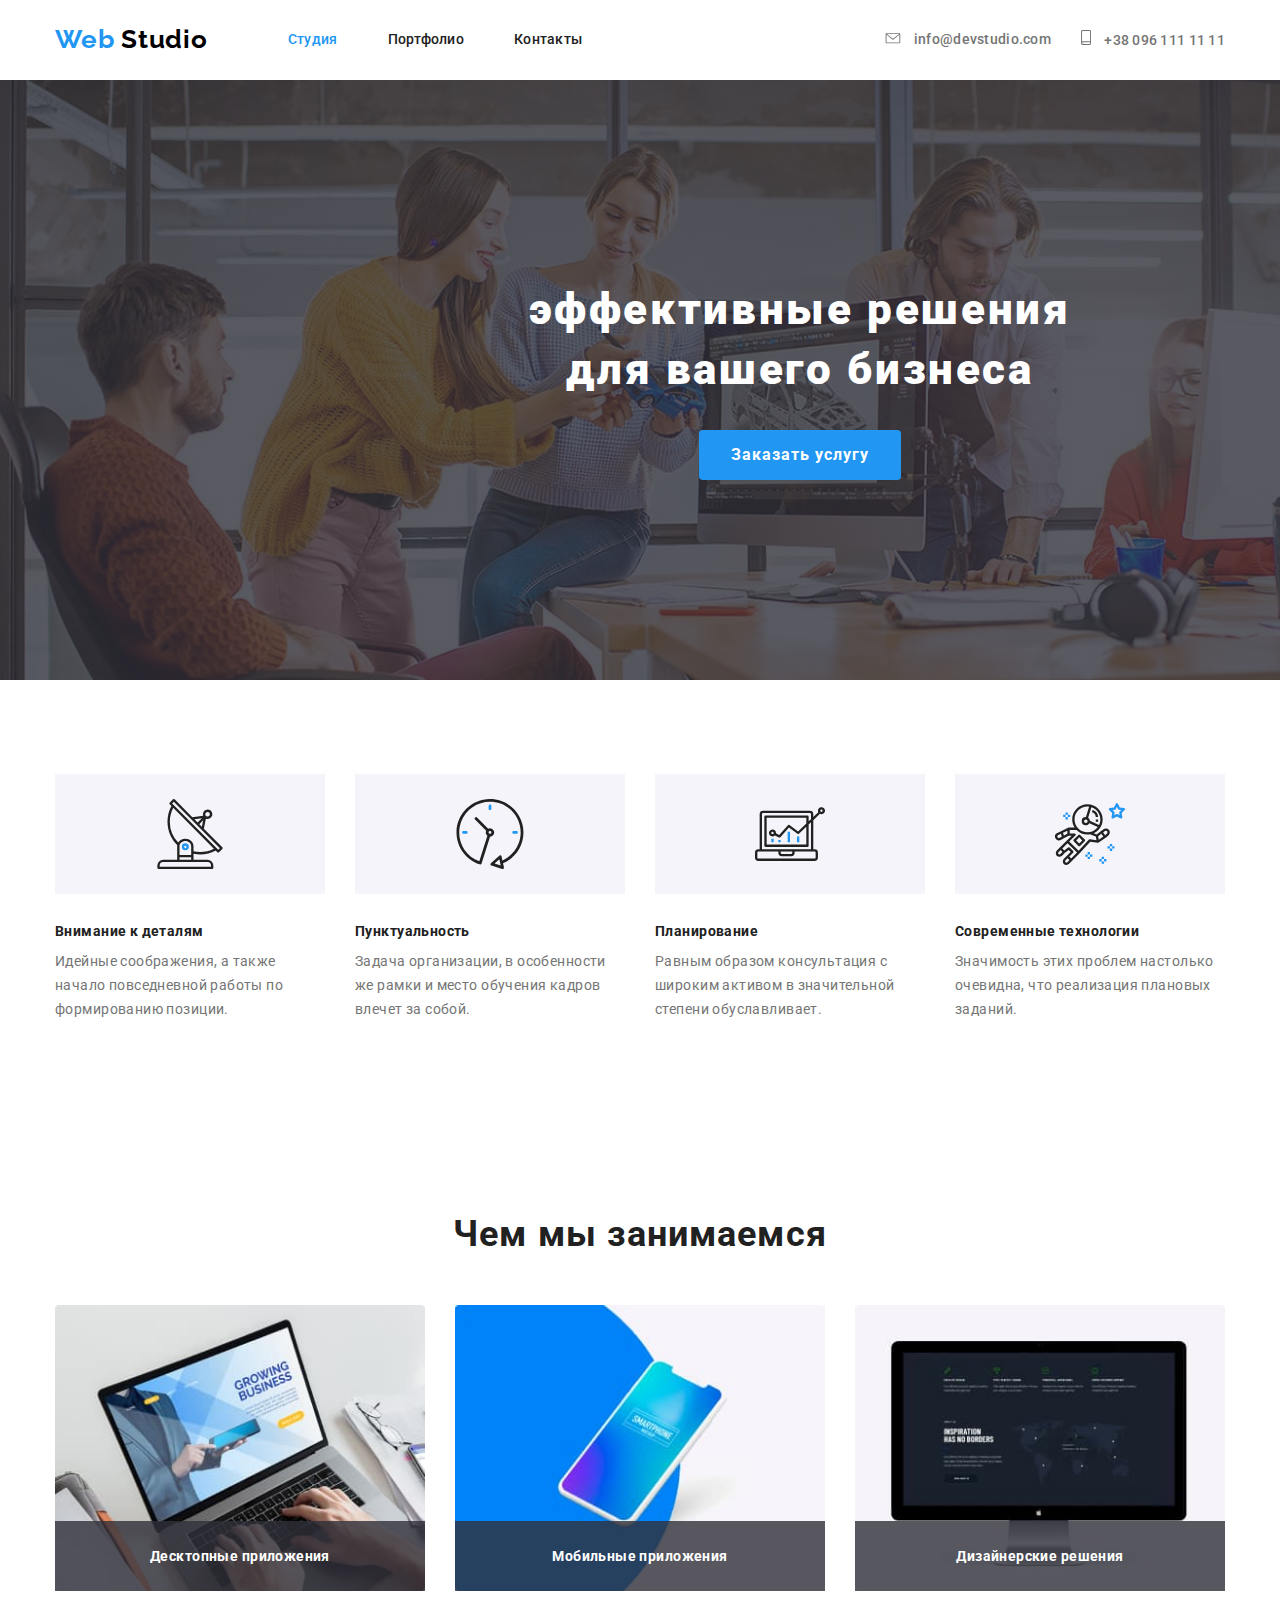
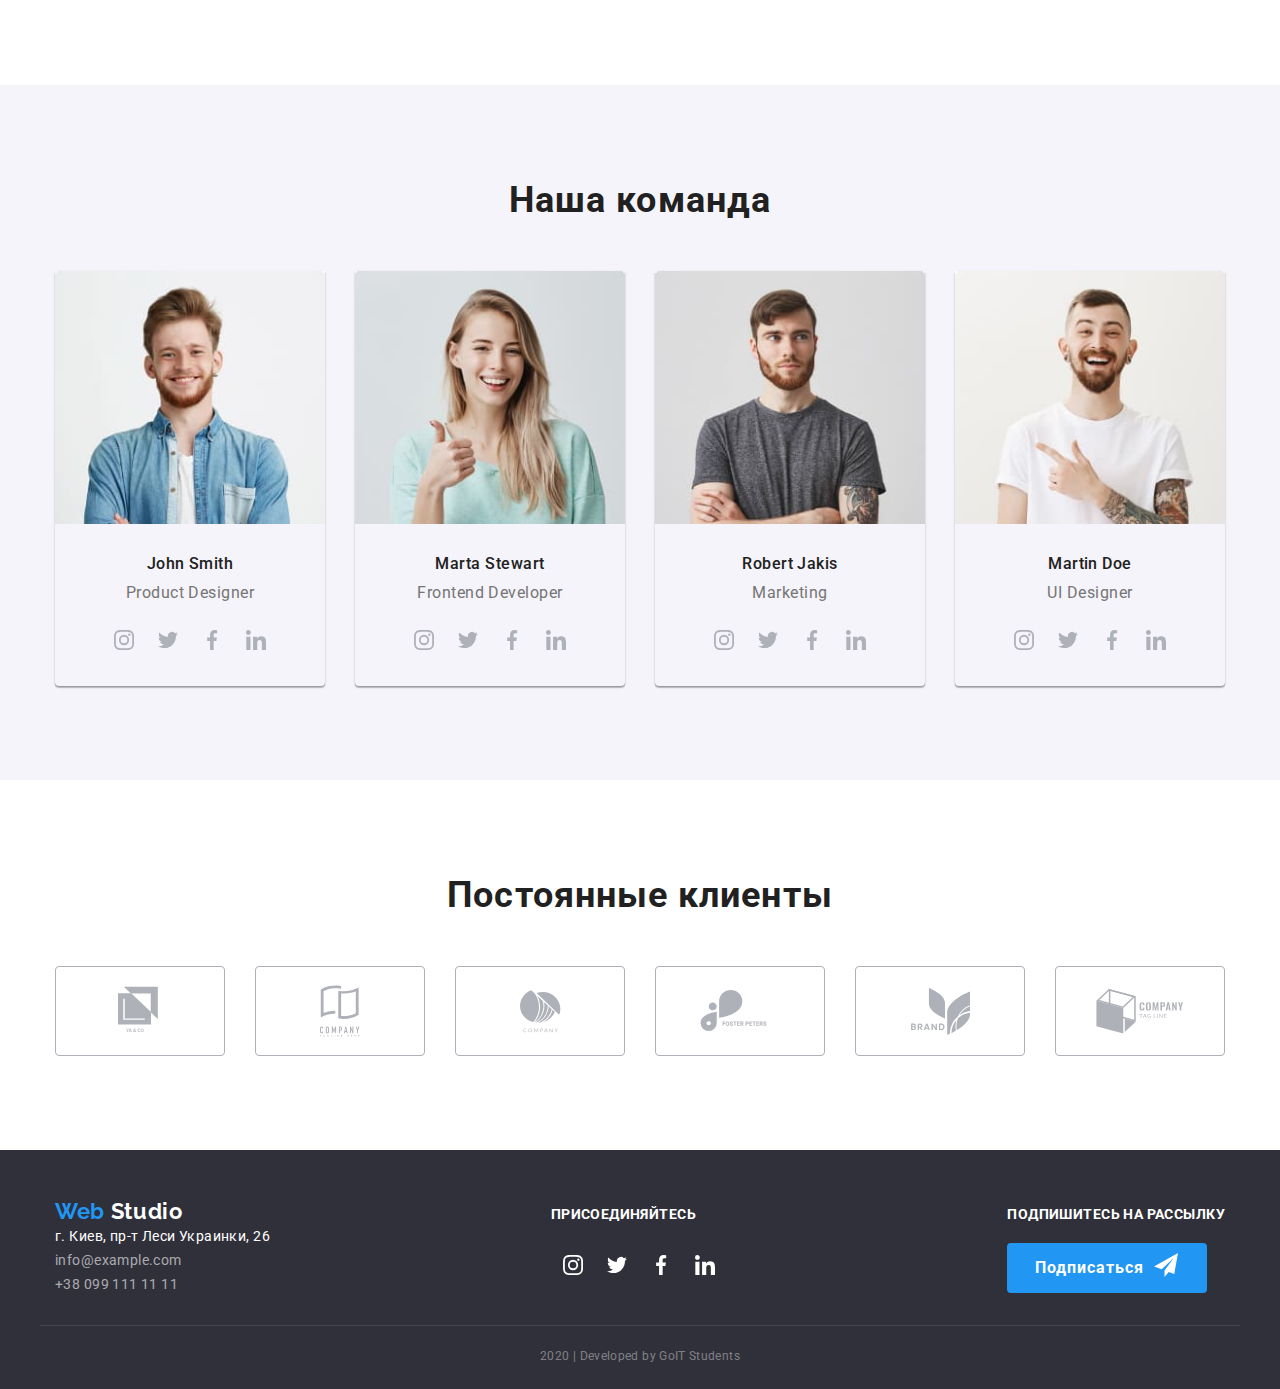
==== commit 13e57079: "Добавляет псевдоелементы" ====
--- a/index.html
+++ b/index.html
@@ -124,29 +124,36 @@
         <div class="container">
           <h2 class="titles do-title">Чем мы занимаемся</h2>
           <ul class="doing-list">
-            <li class="item">
+            <li class="doing-item">
               <img
                 src="./Images/Десктопные-приложения.jpg"
                 alt="картинка с ноутбуком "
                 width="370"
               />
-              <h3 class="doing-title">Десктопные приложения</h3>
-            </li>
-            <li class="item">
+              <div class="bottom">
+                <h3 class="doing-title">Десктопные приложения</h3>
+              </div>
+            </li>
+            <li class="doing-item">
               <img
                 src="./Images/Мобильные-приложения.jpg"
                 alt="картинка со смартфоном"
                 width="370"
               />
-              <h3 class="doing-title">Мобильные приложения</h3>
-            </li>
-            <li class="item">
+
+              <div class="bottom">
+                <h3 class="doing-title">Мобильные приложения</h3>
+              </div>
+            </li>
+            <li class="doing-item">
               <img
                 src="./Images/Дизайнерские-решения.jpg"
                 alt="картинка с монитором"
                 width="370"
               />
-              <h3 class="doing-title">Дизайнерские решения</h3>
+              <div class="bottom">
+                <h3 class="doing-title">Дизайнерские решения</h3>
+              </div>
             </li>
           </ul>
         </div>
--- a/css/main.css
+++ b/css/main.css
@@ -18,7 +18,6 @@
   color: var(--primary-text-color);
   background-color: #ffffff;
   font-family: roboto, sans-serif;
-  width: 1600px;
 }
 h1,
 h2,
@@ -104,12 +103,25 @@
   letter-spacing: 0.02em;
   color: #212121;
 }
+
 .header-nav:hover,
 .header-nav:focus {
   color: #2196f3;
 }
 .site-nav .current {
   color: var(--accent-color);
+  position: relative;
+}
+.current:hover::after {
+  display: inline-block;
+  position: absolute;
+  content: '';
+  background-color: var(--accent-color);
+  width: 100%;
+  height: 4px;
+  bottom: 0;
+  right: 0;
+  border-radius: 2px;
 }
 .site-nav {
   display: flex;
--- a/css/index.css
+++ b/css/index.css
@@ -29,6 +29,9 @@
   max-width: 1600px;
   padding-top: 200px;
   padding-bottom: 200px;
+  width: 1600px;
+  margin-left: auto;
+  margin-right: auto;
 }
 .button-order {
   padding: 10px 32px;
@@ -86,19 +89,35 @@
 .doing-list {
   display: flex;
 }
-.doing-list .item + .item {
-  margin-left: 30px;
-}
+.doing-item {
+  width: 370px;
+  position: relative;
+}
+.doing-item:not(:first-child) {
+  margin-left: 30px;
+}
+.bottom {
+  display: flex;
+  justify-content: center;
+  align-items: center;
+  position: absolute;
+  content: '';
+  background-color: rgba(47, 48, 58, 0.8);
+  width: 100%;
+  height: 70px;
+  bottom: 0;
+  right: 0;
+}
+
 .doing-title {
   font-weight: 700;
+  line-height: 16px;
+  text-align: center;
+  letter-spacing: 0.03em;
   font-size: 14px;
-  line-height: 16px;
-  text-align: center;
-  letter-spacing: 0.03em;
   color: #ffffff;
 }
 .doing-section {
-  background-color: red;
   padding-top: 94px;
   padding-bottom: 94px;
 }
@@ -107,7 +126,6 @@
   background-color: #f5f4fa;
   padding-top: 94px;
   padding-bottom: 94px;
-  outline: 2px solid tomato;
 }
 
 .team-title {
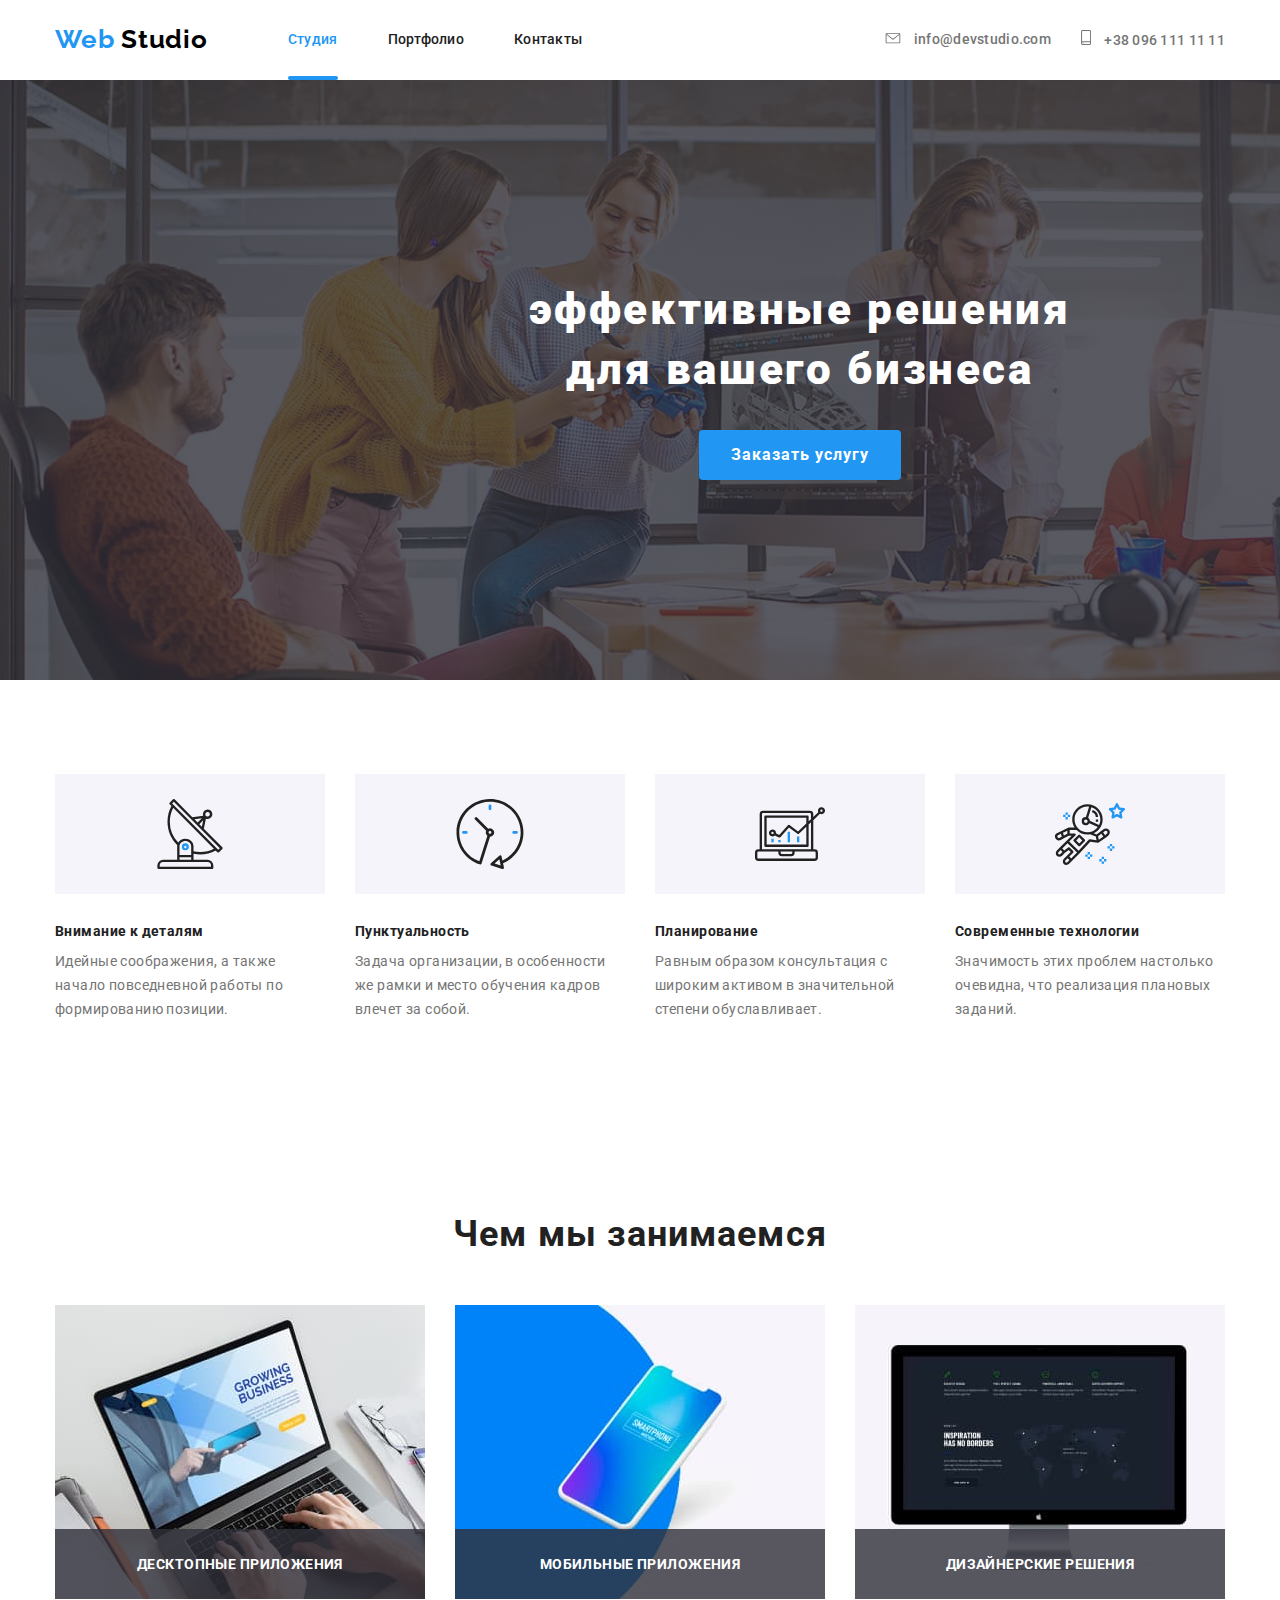
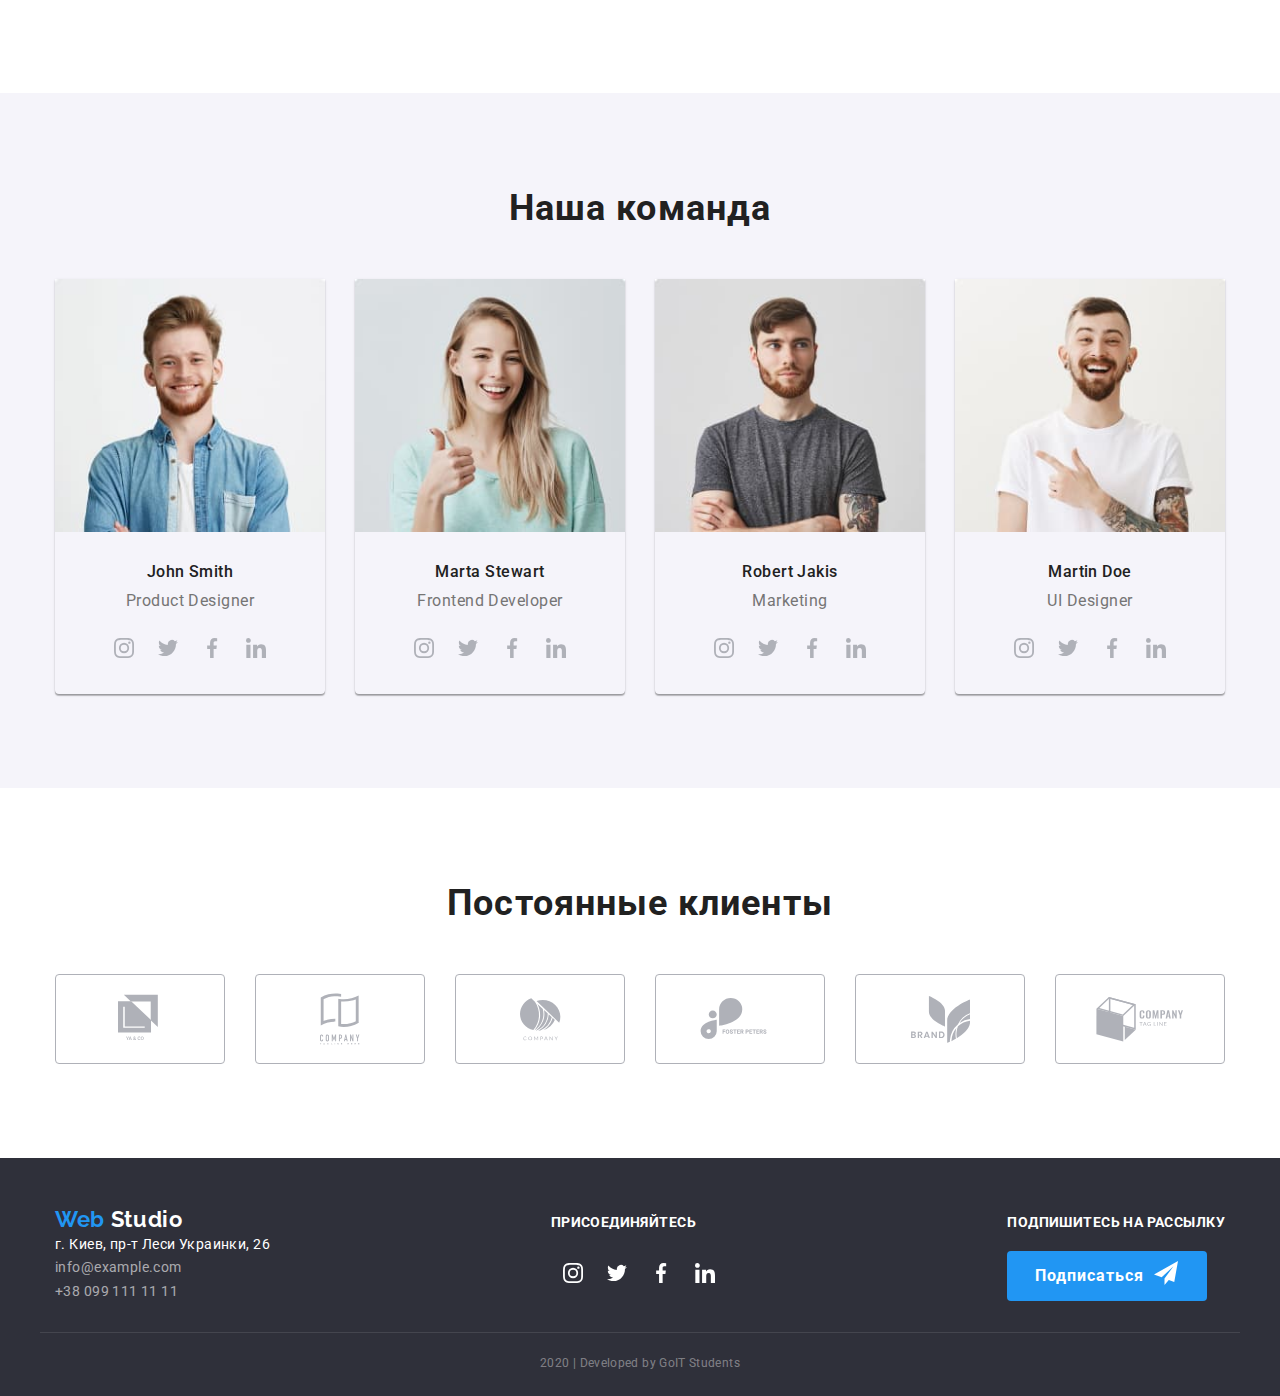
==== commit 49483a13: "Добавляет" ====
--- a/index.html
+++ b/index.html
@@ -131,7 +131,7 @@
                 width="370"
               />
               <div class="bottom">
-                <h3 class="doing-title">Десктопные приложения</h3>
+                <h3 class="doing-title">ДЕСКТОПНЫЕ ПРИЛОЖЕНИЯ</h3>
               </div>
             </li>
             <li class="doing-item">
@@ -142,7 +142,7 @@
               />
 
               <div class="bottom">
-                <h3 class="doing-title">Мобильные приложения</h3>
+                <h3 class="doing-title">МОБИЛЬНЫЕ ПРИЛОЖЕНИЯ</h3>
               </div>
             </li>
             <li class="doing-item">
@@ -152,7 +152,7 @@
                 width="370"
               />
               <div class="bottom">
-                <h3 class="doing-title">Дизайнерские решения</h3>
+                <h3 class="doing-title">ДИЗАЙНЕРСКИЕ РЕШЕНИЯ</h3>
               </div>
             </li>
           </ul>
--- a/css/main.css
+++ b/css/main.css
@@ -102,6 +102,7 @@
   line-height: 1.14;
   letter-spacing: 0.02em;
   color: #212121;
+  transition: 250ms cubic-bezier(0.4, 0, 0.2, 1);
 }
 
 .header-nav:hover,
@@ -112,7 +113,7 @@
   color: var(--accent-color);
   position: relative;
 }
-.current:hover::after {
+.current::after {
   display: inline-block;
   position: absolute;
   content: '';
@@ -145,10 +146,12 @@
   line-height: 1.14;
   letter-spacing: 0.02em;
   color: #757575;
+  transition: 250ms cubic-bezier(0.4, 0, 0.2, 1);
 }
 .contact-logo {
   fill: #757575;
   margin-right: 10px;
+  transition: 250ms cubic-bezier(0.4, 0, 0.2, 1);
 }
 .envelope {
   width: 16px;
@@ -237,6 +240,7 @@
   fill: #afb1b8;
   width: 20px;
   height: 20px;
+  transition: 250ms cubic-bezier(0.4, 0, 0.2, 1);
 }
 .social-logo-footer {
   fill: #ffffff;
@@ -260,6 +264,7 @@
   width: 44px;
   height: 44px;
   padding: 12px;
+  transition: 250ms cubic-bezier(0.4, 0, 0.2, 1);
 }
 
 .end {
--- a/css/index.css
+++ b/css/index.css
@@ -194,6 +194,7 @@
   height: 100%;
   border: 1px solid #afb1b8;
   border-radius: 4px;
+  transition: 250ms cubic-bezier(0.4, 0, 0.2, 1);
 }
 .client-link:hover,
 .client-link:focus {
@@ -206,6 +207,7 @@
 
 .client-logo {
   fill: #afb1b8;
+  transition: 250ms cubic-bezier(0.4, 0, 0.2, 1);
 }
 
 .first-client {
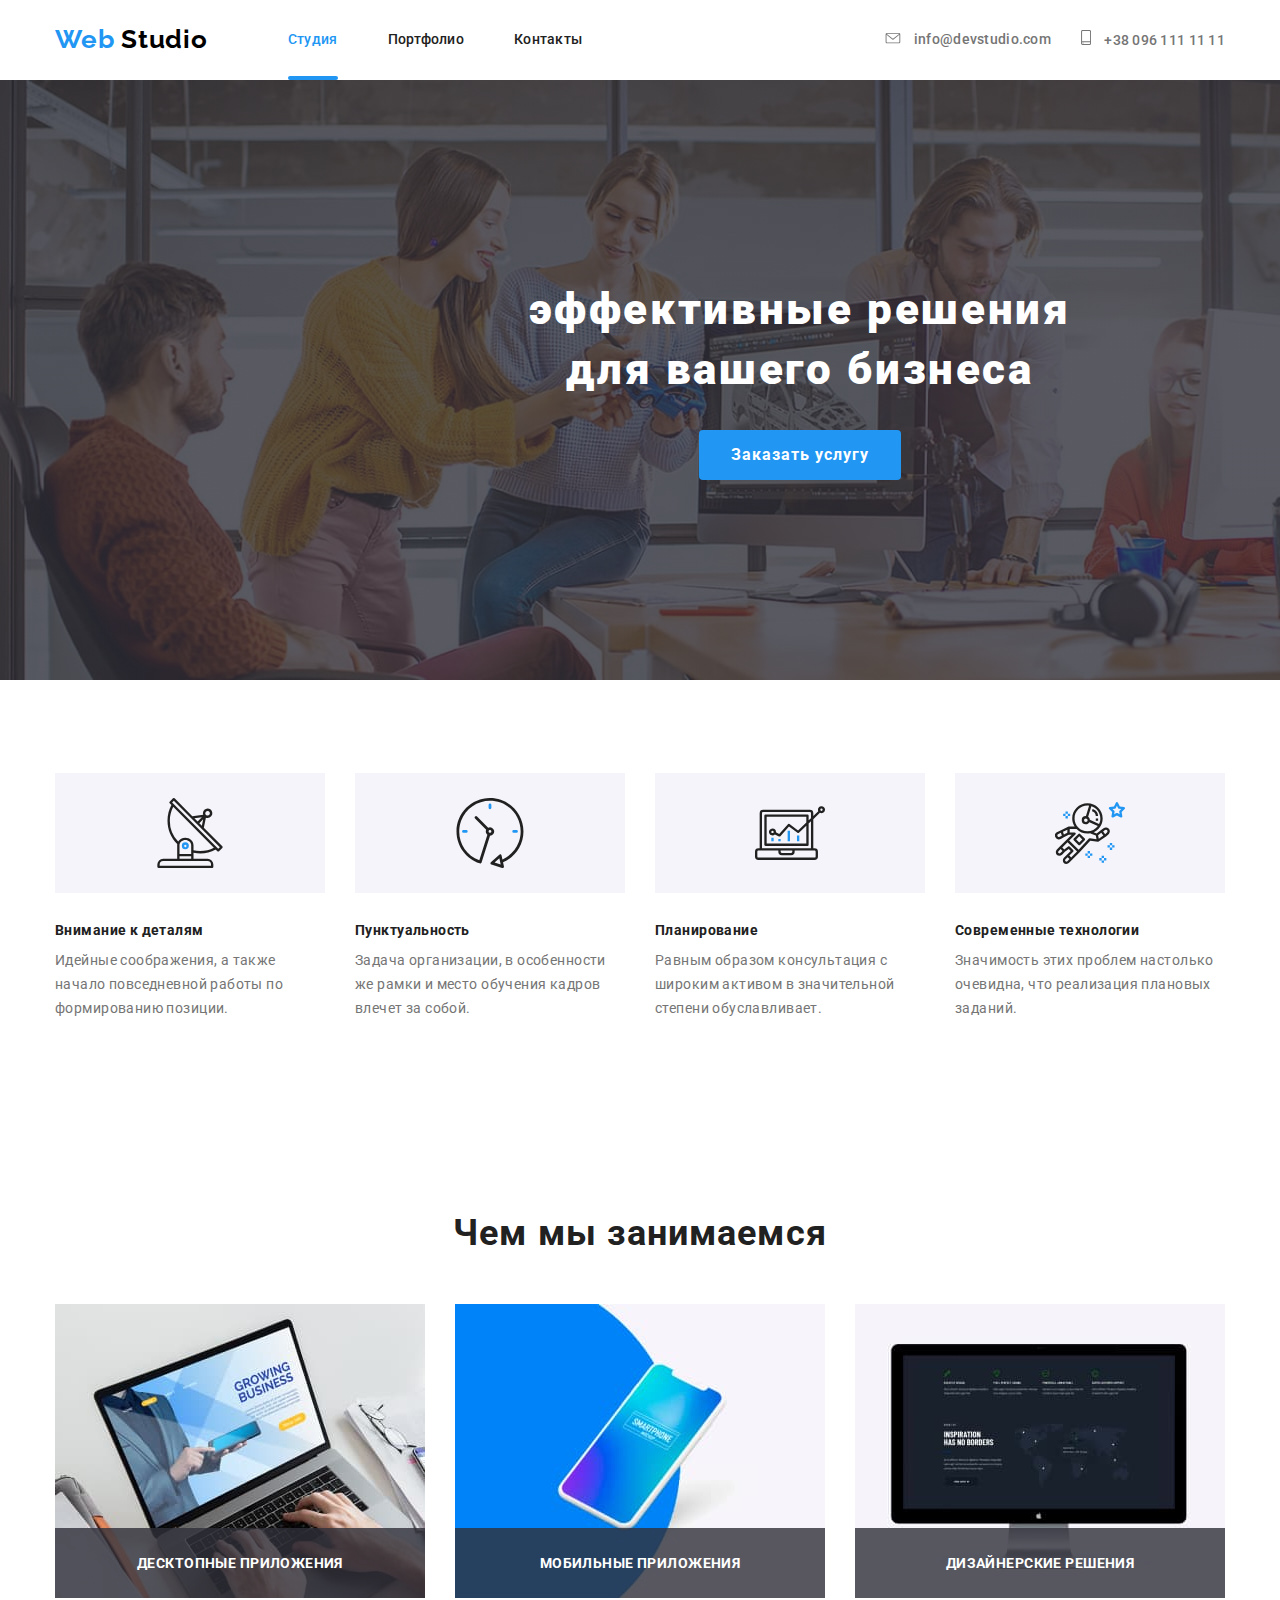
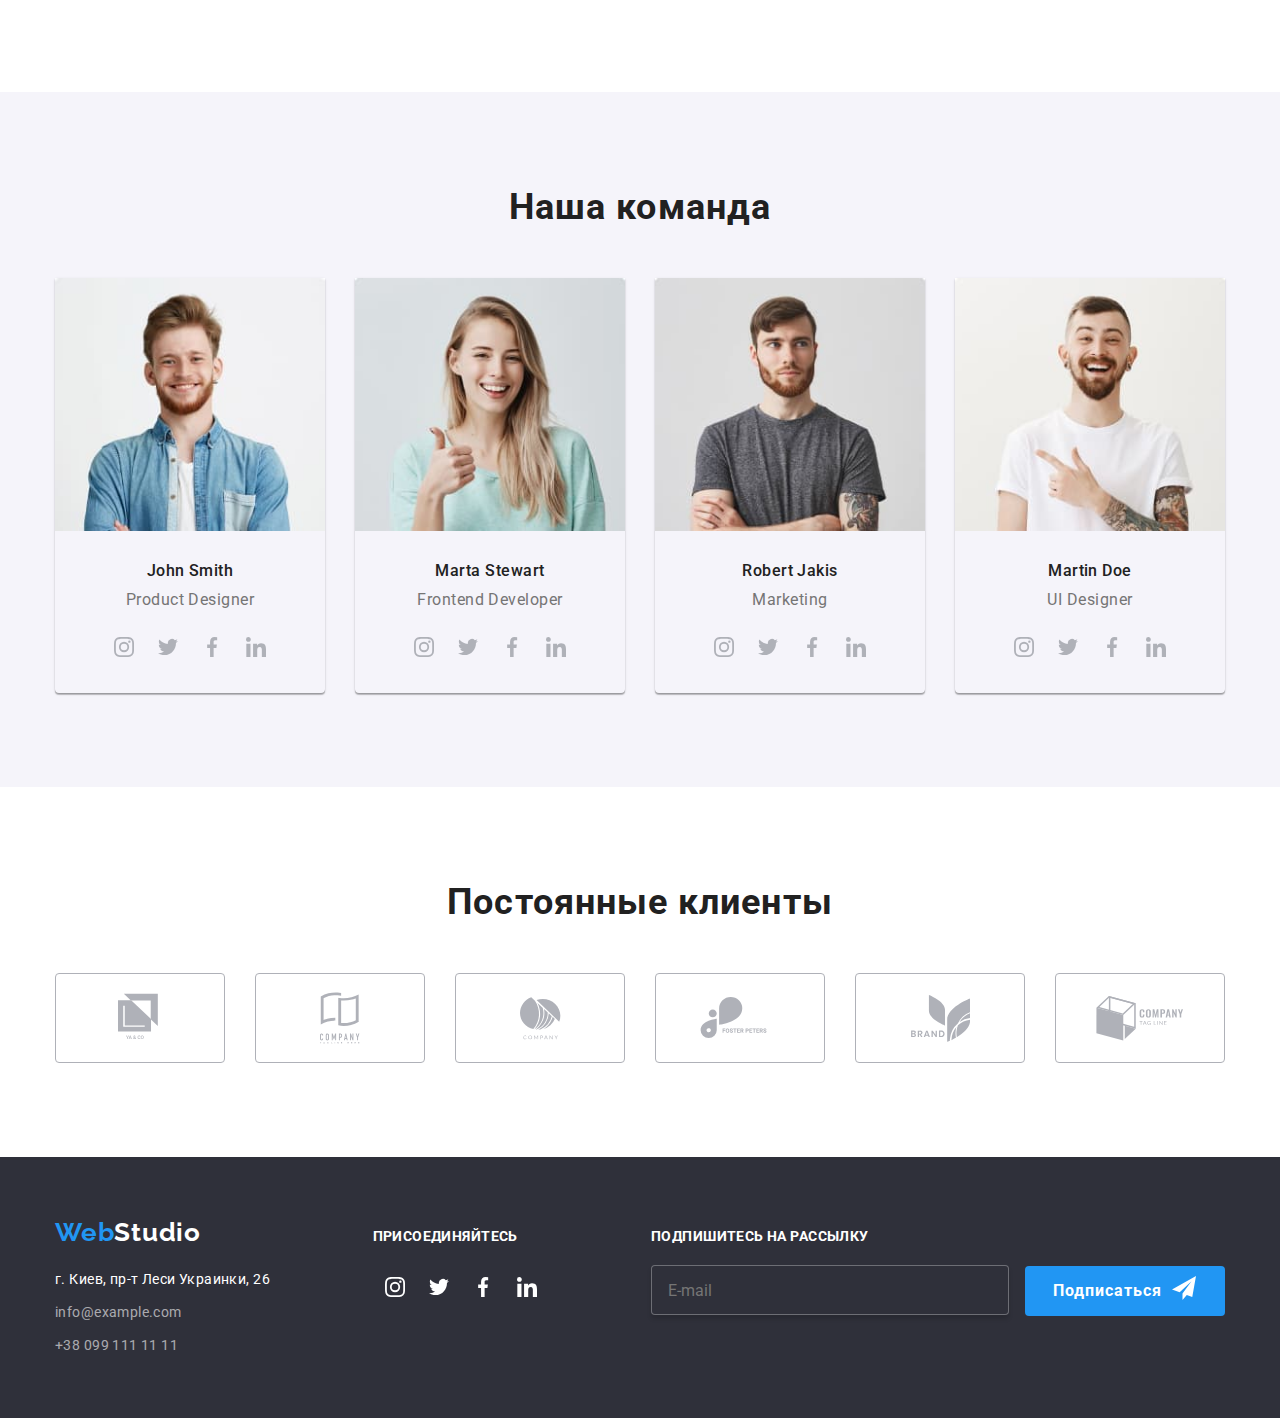
==== commit f9950ee9: "!!!!" ====
--- a/index.html
+++ b/index.html
@@ -12,8 +12,7 @@
       rel="stylesheet"
       href="https://cdnjs.cloudflare.com/ajax/libs/modern-normalize/0.6.0/modern-normalize.min.css"
     />
-    <link rel="stylesheet" href="./css/main.css" />
-    <link rel="stylesheet" href="./css/index.css" />
+    <link rel="stylesheet" href="./css/main.min.css" />
   </head>
 
   <body>
@@ -25,17 +24,19 @@
           <span class="main-color-logo">Studio</span>
         </a>
         <ul class="site-nav">
-          <li class="item">
+          <li class="site-nav-item">
             <a href="./index.html" class="header-nav current">Студия</a>
           </li>
-          <li class="item">
+          <li class="site-nav-item">
             <a href="./portfolio.html" class="header-nav">Портфолио</a>
           </li>
-          <li class="item"><a href="" class="header-nav">Контакты</a></li>
+          <li class="site-nav-item">
+            <a href="" class="header-nav">Контакты</a>
+          </li>
         </ul>
 
         <ul class="header-contacts">
-          <li class="item">
+          <li class="header-contacts-item">
             <a href="mailto:info@devstudio.com" class="contacts-links">
               <svg class="contact-logo envelope">
                 <use href="./Images/symbol-defs.svg#envelope"></use>
@@ -43,7 +44,7 @@
               info@devstudio.com</a
             >
           </li>
-          <li class="item">
+          <li class="header-contacts-item">
             <a href="tel:+380961111111" class="contacts-links">
               <svg class="contact-logo tel">
                 <use href="./Images/symbol-defs.svg#smartphone"></use>
@@ -60,14 +61,16 @@
         <h1 class="hero-tittle">
           эффективные решения <br />для вашего бизнеса
         </h1>
-        <a href="" class="button button-order">Заказать услугу</a>
+        <button class="button button-order" data-modal-open>
+          Заказать услугу
+        </button>
       </section>
       <!--преимущества компании (сделать невидимым заголовок H2)-->
       <section class="edge-section">
         <div class="container">
-          <h2 class="hidden">Наши преимущества</h2>
+          <h2 class="visually-hidden">Наши преимущества</h2>
           <ul class="edge-list">
-            <li class="item">
+            <li class="edge-list-item">
               <div class="edge-image">
                 <svg class="edge-logo">
                   <use href="./Images/symbol-defs.svg#antenna"></use>
@@ -79,7 +82,7 @@
                 формированию позиции.
               </p>
             </li>
-            <li class="item">
+            <li class="edge-list-item">
               <div class="edge-image">
                 <svg class="edge-logo">
                   <use href="./Images/symbol-defs.svg#clock"></use>
@@ -91,7 +94,7 @@
                 кадров влечет за собой.
               </p>
             </li>
-            <li class="item">
+            <li class="edge-list-item">
               <div class="edge-image">
                 <svg class="edge-logo">
                   <use href="./Images/symbol-defs.svg#diagram"></use>
@@ -104,7 +107,7 @@
               </p>
             </li>
 
-            <li class="item">
+            <li class="edge-list-item">
               <div class="edge-image">
                 <svg class="edge-logo">
                   <use href="./Images/symbol-defs.svg#astronaut"></use>
@@ -164,7 +167,7 @@
           <h2 class="titles team-title">Наша команда</h2>
 
           <ul class="team-list">
-            <li class="item">
+            <li class="team-list-item">
               <img
                 src="./Images/teamcard1.jpg"
                 class="photo"
@@ -204,7 +207,7 @@
                 </li>
               </ul>
             </li>
-            <li class="item">
+            <li class="team-list-item">
               <img
                 src="./Images/teamcard2.jpg"
                 class="photo"
@@ -244,7 +247,7 @@
                 </li>
               </ul>
             </li>
-            <li class="item">
+            <li class="team-list-item">
               <img
                 src="./Images/teamcard3.jpg"
                 class="photo"
@@ -284,7 +287,7 @@
                 </li>
               </ul>
             </li>
-            <li class="item">
+            <li class="team-list-item">
               <img
                 src="./Images/teamcard4.jpg"
                 class="photo"
@@ -328,46 +331,46 @@
         </div>
       </section>
       <!--постоянные клиенты компании-->
-      <section class="clients">
+      <section class="clients-section">
         <div class="container">
           <h2 class="titles client-title">Постоянные клиенты</h2>
           <ul class="client-list">
-            <li class="client-item">
+            <li class="client-list-item">
               <a href="" class="client-link">
                 <svg class="client-logo first-client">
                   <use href="./Images/symbol-defs.svg#logo1"></use>
                 </svg>
               </a>
             </li>
-            <li class="client-item">
+            <li class="client-list-item">
               <a href="" class="client-link">
                 <svg class="client-logo second-client">
                   <use href="./Images/symbol-defs.svg#logo2"></use>
                 </svg>
               </a>
             </li>
-            <li class="client-item">
+            <li class="client-list-item">
               <a href="" class="client-link">
                 <svg class="client-logo third-client">
                   <use href="./Images/symbol-defs.svg#logo3"></use>
                 </svg>
               </a>
             </li>
-            <li class="client-item">
+            <li class="client-list-item">
               <a href="" class="client-link">
                 <svg class="client-logo fourth-client">
                   <use href="./Images/symbol-defs.svg#logo4"></use>
                 </svg>
               </a>
             </li>
-            <li class="client-item">
+            <li class="client-list-item">
               <a href="" class="client-link">
                 <svg class="client-logo fifth-client">
                   <use href="./Images/symbol-defs.svg#logo5"></use>
                 </svg>
               </a>
             </li>
-            <li class="client-item">
+            <li class="client-list-item">
               <a href="" class="client-link">
                 <svg class="client-logo sixth-client">
                   <use href="./Images/symbol-defs.svg#logo6"></use>
@@ -377,25 +380,88 @@
           </ul>
         </div>
       </section>
+      <!--Модальное окно-->
+      <div class="backdrop is-hidden" data-modal>
+        <div class="modal">
+          <b class="modal-title">Оставьте свои данные, мы вам перезвоним</b>
+          <form class="form">
+            <label class="form-field">
+              <input
+                type="text"
+                class="form-input"
+                name="name"
+                placeholder=" "
+              />
+              <span class="form-label">Имя</span>
+              <svg class="form-image">
+                <use href="./Images/symbol-defs.svg#name"></use>
+              </svg>
+            </label>
+
+            <label class="form-field">
+              <input type="tel" class="form-input" name="tel" placeholder=" " />
+              <span class="form-label">Телефон</span>
+              <svg class="form-image">
+                <use href="./Images/symbol-defs.svg#tel"></use>
+              </svg>
+            </label>
+
+            <label class="form-field">
+              <input
+                type="emeil"
+                class="form-input"
+                name="mail"
+                placeholder=" "
+              />
+              <span class="form-label">Почта</span>
+              <svg class="form-image">
+                <use href="./Images/symbol-defs.svg#email"></use>
+              </svg>
+            </label>
+
+            <label class="modal-comment">
+              <textarea name="comment" placeholder=" "></textarea>
+              <span class="label-comment">Комментарий</span>
+            </label>
+
+            <div class="checkbox-container">
+              <label class="text-agree">
+                <input type="checkbox" class="checkbox" name="" value="agree" />
+                <span class="check-icon"></span>
+                Соглашаюсь с рассылкой и принимаю
+                <a href="" class="terms-link"> Условия договора</a>
+              </label>
+            </div>
+
+            <button class="button modal-button" type="submit">Отправить</button>
+          </form>
+          <button class="modal-close" data-modal-close>
+            <svg class="modal-icon">
+              <use href="./Images/symbol-defs.svg#close"></use>
+            </svg>
+          </button>
+        </div>
+      </div>
     </main>
     <!--Футер-->
     <footer class="footer-section">
       <div class="container footer">
         <div>
-          <a href="" class="logo-footer">
+          <a href="" class="logo logo-footer">
             <span class="accent-color-logo">Web</span>
             <span class="footer-color-logo">Studio</span>
           </a>
           <address>
-            <p>г. Киев, пр-т Леси Украинки, 26</p>
-
-            <span class="contacts">info@example.com</span><br />
+            <p class="for-margin">г. Киев, пр-т Леси Украинки, 26</p>
+            <br />
+
+            <span class="contacts for-margin">info@example.com</span><br />
             <span class="contacts">+38 099 111 11 11</span>
           </address>
         </div>
         <div>
           <b class="join">ПРИСОЕДИНЯЙТЕСЬ</b>
-          <ul class="social-links">
+          <ul class="social-list-footer">
             <li>
               <a href="" class="social-link">
                 <svg class="social-logo-footer">
@@ -427,17 +493,39 @@
             </li>
           </ul>
         </div>
-        <div>
-          <p class="join">ПОДПИШИТЕСЬ НА РАССЫЛКУ</p>
-          <a href="" class="button subscribe"
-            >Подписаться
+        <form>
+          <label for="subscribe" class="join">ПОДПИШИТЕСЬ НА РАССЫЛКУ</label>
+          <input
+            type="email"
+            class="subscribe-input"
+            name="subscribe"
+            id="subscribe"
+            placeholder="E-mail"
+          />
+          <button type="submit" class="button subscribe">
+            Подписаться
             <svg class="subscribe-icon">
               <use href="./Images/symbol-defs.svg#iconsend"></use>
             </svg>
-          </a>
-        </div>
+          </button>
+        </form>
       </div>
-      <p class="end">2020 | Developed by GoIT Students</p>
     </footer>
+    <script>
+      (() => {
+        const refs = {
+          openModalBtn: document.querySelector('[data-modal-open]'),
+          closeModalBtn: document.querySelector('[data-modal-close]'),
+          modal: document.querySelector('[data-modal]'),
+        };
+
+        refs.openModalBtn.addEventListener('click', toggleModal);
+        refs.closeModalBtn.addEventListener('click', toggleModal);
+
+        function toggleModal() {
+          refs.modal.classList.toggle('is-hidden');
+        }
+      })();
+    </script>
   </body>
 </html>
--- a/css/main.min.css
+++ b/css/main.min.css
@@ -0,0 +1,2 @@
+html{-webkit-box-sizing:border-box;box-sizing:border-box}*,*::before,*::after{-webkit-box-sizing:inherit;box-sizing:inherit}body{color:#757575;background-color:#fff;font-family:roboto, sans-serif}h1,h2,h3,h4,h5,h6,ul,p{margin-top:0;margin-bottom:0;-webkit-padding-start:0;padding-inline-start:0}a{text-decoration:none}.hidden{display:none}.visually-hidden{width:1px;height:1px;margin:-1px;border:0;padding:0;clip:rect(0 0 0 0);overflow:hidden}img{display:block;max-width:100%;height:auto}.button{border-radius:4px;min-width:200px;height:50px;font-weight:700;font-size:16px;line-height:1.9;letter-spacing:0.06em;text-align:center;color:#fff;background-color:#2196f3;border:none}ul{list-style:none}.container{width:1200px;padding-left:15px;padding-right:15px;margin-left:auto;margin-right:auto}.logo{font-family:Raleway;font-style:normal;font-weight:700;font-size:26px;line-height:1.2;letter-spacing:0.03em}.logo:focus,.logo:hover{color:#2196f3}.accent-color-logo{color:#2196f3}.main-color-logo{color:black}.footer-color-logo{color:#fff}.logo-footer{display:-webkit-inline-box;display:-ms-inline-flexbox;display:inline-flex;margin-bottom:20px}.main-nav{display:-webkit-box;display:-ms-flexbox;display:flex;-webkit-box-align:center;-ms-flex-align:center;align-items:center}.header-nav{display:block;padding-top:32px;padding-bottom:32px;font-weight:500;font-size:14px;line-height:1.14;letter-spacing:0.02em;color:#212121;-webkit-transition:250ms cubic-bezier(0.4, 0, 0.2, 1);transition:250ms cubic-bezier(0.4, 0, 0.2, 1)}.header-nav:hover,.header-nav:focus{color:#2196f3}.header-contacts{display:-webkit-box;display:-ms-flexbox;display:flex;margin-left:auto}.header-contacts-item:not(:last-child){margin-right:30px}.current{color:#2196f3;position:relative}.current::after{display:inline-block;position:absolute;content:'';background-color:#2196f3;width:100%;height:4px;bottom:0;right:0;border-radius:2px}.site-nav{display:-webkit-box;display:-ms-flexbox;display:flex;margin-left:80px}.site-nav-item:not(:last-child){margin-right:50px}.contacts-links{font-weight:500;font-size:14px;line-height:1.14;letter-spacing:0.02em;color:#757575;-webkit-transition:250ms cubic-bezier(0.4, 0, 0.2, 1);transition:250ms cubic-bezier(0.4, 0, 0.2, 1)}.contacts-links:hover,.contacts-links:focus{color:#2196f3}.contact-logo{fill:#757575;margin-right:10px;-webkit-transition:250ms cubic-bezier(0.4, 0, 0.2, 1);transition:250ms cubic-bezier(0.4, 0, 0.2, 1)}.contacts-links:hover .contact-logo,.contacts-links:focus .contact-logo{fill:#2196f3}.envelope{width:16px;height:11px}.tel{width:10px;height:15px}.hero-tittle{font-weight:900;font-size:44px;line-height:1.36;letter-spacing:0.06em;margin-top:0;margin-bottom:30px;color:#fff}.hero-section{text-align:center;background-color:gray;background-image:-webkit-gradient(linear, left top, right top, from(rgba(47,48,58,0.8)), to(rgba(47,48,58,0.8))),url("../Images/Headerimg.jpg");background-image:linear-gradient(to right, rgba(47,48,58,0.8), rgba(47,48,58,0.8)),url("../Images/Headerimg.jpg");height:600px;max-width:1600px;padding-top:200px;padding-bottom:200px;width:1600px;margin-left:auto;margin-right:auto}.button-order{padding:10px 32px}.edge-section{padding-top:94px;padding-bottom:94px}.edge-list{display:-webkit-box;display:-ms-flexbox;display:flex}.edge-list-item{width:270px}.edge-list-item:not(:last-child){margin-right:30px}.edge-image{background-color:#f5f4fa;height:120px;padding:25px 100px;margin-bottom:30px}.edge-logo{width:70px;height:70px}.edge-tittle{color:#212121;font-weight:700;font-size:14px;line-height:1.14;letter-spacing:0.03em;margin-bottom:10px}.edge-text{font-weight:400;font-size:14px;line-height:1.71;letter-spacing:0.03em;height:75px}.titles{color:#212121;font-weight:700;font-size:36px;line-height:1.17;text-align:center;letter-spacing:0.03em}.do-title{margin-bottom:50px}.doing-list{display:-webkit-box;display:-ms-flexbox;display:flex}.doing-item{width:370px;position:relative}.doing-item:not(:last-child){margin-right:30px}.bottom{display:-webkit-box;display:-ms-flexbox;display:flex;-webkit-box-pack:center;-ms-flex-pack:center;justify-content:center;-webkit-box-align:center;-ms-flex-align:center;align-items:center;position:absolute;content:'';background-color:rgba(47,48,58,0.8);width:100%;height:70px;bottom:0;right:0}.doing-title{font-weight:700;line-height:16px;text-align:center;letter-spacing:0.03em;font-size:14px;color:#fff}.doing-section{padding-top:94px;padding-bottom:94px}.team{background-color:#f5f4fa;padding-top:94px;padding-bottom:94px}.team-title{margin-bottom:50px}.team-list{display:-webkit-box;display:-ms-flexbox;display:flex}.team-list-item{width:270px;-webkit-box-shadow:0px 2px 1px rgba(0,0,0,0.2),0px 1px 1px rgba(0,0,0,0.14),0px 1px 3px rgba(0,0,0,0.12);box-shadow:0px 2px 1px rgba(0,0,0,0.2),0px 1px 1px rgba(0,0,0,0.14),0px 1px 3px rgba(0,0,0,0.12);border-radius:0px 0px 4px 4px}.team-list-item:not(:last-child){margin-right:30px}.photo{margin-bottom:30px;width:270px}.name{font-weight:500;font-size:16px;line-height:1.2;text-align:center;letter-spacing:0.03em;margin-bottom:10px;color:#212121}.position{font-weight:400;font-size:16px;line-height:1.2;text-align:center;letter-spacing:0.03em;margin-bottom:16px}.social-list{display:-webkit-box;display:-ms-flexbox;display:flex;-webkit-box-pack:center;-ms-flex-pack:center;justify-content:center;margin-bottom:24px}.social-link{display:block;border-radius:50%;width:44px;height:44px;padding:12px;-webkit-transition:250ms cubic-bezier(0.4, 0, 0.2, 1);transition:250ms cubic-bezier(0.4, 0, 0.2, 1)}.social-link:hover,.social-link:focus{background-color:#2196f3}.social-logo{fill:#afb1b8;width:20px;height:20px;-webkit-transition:250ms cubic-bezier(0.4, 0, 0.2, 1);transition:250ms cubic-bezier(0.4, 0, 0.2, 1)}.social-link:hover .social-logo,.social-link:focus .social-logo{fill:#fff}.social-list-footer{display:-webkit-box;display:-ms-flexbox;display:flex}.social-logo-footer{fill:#fff;width:20px;height:20px}.clients-section{padding-top:94px;padding-bottom:94px}.client-title{margin-bottom:50px}.client-list{display:-webkit-box;display:-ms-flexbox;display:flex}.client-list-item{width:170px;height:90px}.client-list-item:not(:last-child){margin-right:30px}.client-link{display:-webkit-box;display:-ms-flexbox;display:flex;-webkit-box-pack:center;-ms-flex-pack:center;justify-content:center;-webkit-box-align:center;-ms-flex-align:center;align-items:center;height:100%;border:1px solid #afb1b8;border-radius:4px;-webkit-transition:250ms cubic-bezier(0.4, 0, 0.2, 1);transition:250ms cubic-bezier(0.4, 0, 0.2, 1)}.client-link:hover,.client-link:focus{border:1px solid #2196f3}.client-logo{fill:#afb1b8;-webkit-transition:250ms cubic-bezier(0.4, 0, 0.2, 1);transition:250ms cubic-bezier(0.4, 0, 0.2, 1)}.client-link:hover .client-logo,.client-link:focus .client-logo{fill:#2196f3}.first-client{width:44px;height:50px}.second-client{width:40px;height:52px}.third-client{width:41px;height:43px}.fourth-client{width:80px;height:42px}.fifth-client{width:59px;height:47px}.sixth-client{width:88px;height:45px}.backdrop{position:fixed;top:0;left:0;width:100%;height:100%;background:rgba(0,0,0,0.2);-webkit-transition:opacity 250ms cubic-bezier(0.4, 0, 0.2, 1);transition:opacity 250ms cubic-bezier(0.4, 0, 0.2, 1)}.backdrop.is-hidden{opacity:0;pointer-events:none;-webkit-transition:250ms cubic-bezier(0.4, 0, 0.2, 1);transition:250ms cubic-bezier(0.4, 0, 0.2, 1)}.modal{position:absolute;top:50%;left:50%;-webkit-transform:translate(-50%, -50%);transform:translate(-50%, -50%);width:528px;height:581px;background-color:#fff;-webkit-box-shadow:0px 2px 1px rgba(0,0,0,0.2),0px 1px 1px rgba(0,0,0,0.14),0px 1px 3px rgba(0,0,0,0.12);box-shadow:0px 2px 1px rgba(0,0,0,0.2),0px 1px 1px rgba(0,0,0,0.14),0px 1px 3px rgba(0,0,0,0.12);border-radius:4px;padding:40px}.modal-title{display:inline-block;font-weight:bold;font-size:20px;line-height:23px;text-align:center;letter-spacing:0.03em;margin-bottom:30px;color:#212121}.form{width:448px}.modal-comment{display:block;position:relative;margin-bottom:20px;height:120px}textarea{resize:none;padding:12px 16px;width:100%;height:120px;border:1px solid rgba(33,33,33,0.2);border-radius:4px}.modal-comment:focus-within textarea{border:1px solid #2196f3;outline-color:#2196f3}.label-comment{position:absolute;top:12px;left:16px;-webkit-transition:250ms cubic-bezier(0.4, 0, 0.2, 1);transition:250ms cubic-bezier(0.4, 0, 0.2, 1)}textarea:focus+.label-comment,textarea:not(:placeholder-shown)+.label-comment{-webkit-transform:translateY(-35px);transform:translateY(-35px);color:#2196f3}.modal-close{position:absolute;top:8px;right:8px;width:30px;height:30px;padding:9px;border:1px solid rgba(0,0,0,0.1);border-radius:50%;-webkit-transition:250ms cubic-bezier(0.4, 0, 0.2, 1);transition:250ms cubic-bezier(0.4, 0, 0.2, 1)}.modal-close:hover,.modal-close:focus{fill:#2196f3;cursor:pointer}.modal-icon{display:block;width:11px;height:11px}.form-field{position:relative;display:-webkit-box;display:-ms-flexbox;display:flex;margin-bottom:28px;-webkit-box-orient:vertical;-webkit-box-direction:normal;-ms-flex-direction:column;flex-direction:column}.form-image{position:absolute;top:50%;left:16px;-webkit-transform:translateY(-50%);transform:translateY(-50%);width:18px;height:18px;-webkit-transition:250ms cubic-bezier(0.4, 0, 0.2, 1);transition:250ms cubic-bezier(0.4, 0, 0.2, 1)}.form-field:focus-within>.form-image{fill:#2196f3}.form-label{position:absolute;top:50%;left:10%;-webkit-transform:translateY(-50%);transform:translateY(-50%);-webkit-transition:250ms cubic-bezier(0.4, 0, 0.2, 1);transition:250ms cubic-bezier(0.4, 0, 0.2, 1)}.form-input:focus+.form-label,.form-input:not(:placeholder-shown)+.form-label{-webkit-transform:translate(-30px, -43px);transform:translate(-30px, -43px);color:#2196f3}.form-input{display:block;border:1px solid rgba(33,33,33,0.2);border-radius:4px;height:40px;padding:12px 16px 12px 42px}.form-field:focus-within .form-input{border:1px solid #2196f3;outline-color:#2196f3}.modal-button{display:block;margin-left:auto;margin-right:auto;cursor:pointer}.checkbox-container{display:-webkit-box;display:-ms-flexbox;display:flex;-webkit-box-pack:center;-ms-flex-pack:center;justify-content:center;margin-bottom:30px}.checkbox{position:absolute;width:1px;height:1px;margin:-1px;border:0;padding:0;clip:rect(0 0 0 0);overflow:hidden}.text-agree{display:-webkit-box;display:-ms-flexbox;display:flex;-webkit-box-align:center;-ms-flex-align:center;align-items:center;font-size:14px;line-height:24px;letter-spacing:0.03}.check-icon{display:inline-block;width:15px;height:15px;background:#fff;border:2px solid #212121;border-radius:4px;margin-right:7px;-webkit-transition:250ms cubic-bezier(0.4, 0, 0.2, 1);transition:250ms cubic-bezier(0.4, 0, 0.2, 1)}.checkbox:checked+.check-icon{background-image:url(../Images/check.svg);background-size:contain;background-color:#2196f3;border-color:#2196f3;background-origin:border-box}.terms-link{color:#2196f3;margin-left:5px;text-decoration:underline}.footer-section{padding-top:60px;padding-bottom:60px;background-color:#2f303a}.footer{display:-webkit-box;display:-ms-flexbox;display:flex;-webkit-box-align:baseline;-ms-flex-align:baseline;align-items:baseline;-webkit-box-pack:justify;-ms-flex-pack:justify;justify-content:space-between}address{font-style:normal;font-weight:400;font-size:14px;line-height:1.71;letter-spacing:0.03em;color:#fff}.for-margin{display:-webkit-inline-box;display:-ms-inline-flexbox;display:inline-flex;margin-bottom:9px}.contacts{font-weight:400;font-size:14px;line-height:1.71;letter-spacing:0.03em;color:rgba(255,255,255,0.6)}.join{display:block;font-weight:700;font-size:14px;line-height:1.14;letter-spacing:0.03em;color:#fff;margin-bottom:20px}.subscribe{display:-webkit-inline-box;display:-ms-inline-flexbox;display:inline-flex;padding:10px 28px}.subscribe-icon{margin-left:10px;width:24px;height:24px}.subscribe-input{width:358px;height:50px;border:1px solid rgba(255,255,255,0.3);color:#fff;-webkit-box-shadow:0px 4px 4px rgba(0,0,0,0.15);box-shadow:0px 4px 4px rgba(0,0,0,0.15);border-radius:4px;background-color:#2f303a;padding:15px 16px;margin-right:12px}.portfolio{padding-top:94px;padding-bottom:94px}.filters{display:inline-block;padding:6px 22px;font-weight:500;font-size:16px;line-height:1.6;letter-spacing:0.03em;min-width:73px;border:none;border-radius:4px;cursor:pointer;-webkit-transition:250ms cubic-bezier(0.4, 0, 0.2, 1);transition:250ms cubic-bezier(0.4, 0, 0.2, 1);color:#212121}.filters:hover,.filters:focus{-webkit-box-shadow:0px 2px 2px rgba(0,0,0,0.12),0px 1px 2px rgba(0,0,0,0.08),0px 3px 1px rgba(0,0,0,0.1);box-shadow:0px 2px 2px rgba(0,0,0,0.12),0px 1px 2px rgba(0,0,0,0.08),0px 3px 1px rgba(0,0,0,0.1);background-color:#2196f3;color:#fff}.buttons{display:-webkit-box;display:-ms-flexbox;display:flex;-webkit-box-pack:center;-ms-flex-pack:center;justify-content:center}.buttons-item:not(:last-child){margin-right:8px}.card-titles{font-weight:700;font-size:18px;line-height:2;letter-spacing:0.06em;color:#212121}.choice{font-weight:400;font-size:16px;line-height:1.9;letter-spacing:0.03em;margin-top:4px;color:#757575}.card-image{position:relative;overflow:hidden}.card-image::before{display:block;position:absolute;content:'';width:100%;height:100%;background-color:#2196f3;opacity:0.9;-webkit-transition:250ms cubic-bezier(0.4, 0, 0.2, 1);transition:250ms cubic-bezier(0.4, 0, 0.2, 1);-webkit-transform:translateY(295px);transform:translateY(295px)}.flex-element:hover .card-image::before{-webkit-transform:translateY(0);transform:translateY(0)}.card-text{position:absolute;width:370px;height:294px;padding:63px 24px;top:130%;left:50%;-webkit-transform:translate(-50%, -50%);transform:translate(-50%, -50%);opacity:1;-webkit-transition:250ms cubic-bezier(0.4, 0, 0.2, 1);transition:250ms cubic-bezier(0.4, 0, 0.2, 1)}.flex-element:hover .card-text{top:50%}.text{font-weight:400;font-size:18px;line-height:1.6;letter-spacing:0.03em;color:#fff}.main-text{display:-webkit-box;display:-ms-flexbox;display:flex;-ms-flex-wrap:wrap;flex-wrap:wrap;margin-top:50px}.flex-element{margin-right:30px;margin-top:30px;width:370px;-webkit-transition:250ms cubic-bezier(0.4, 0, 0.2, 1);transition:250ms cubic-bezier(0.4, 0, 0.2, 1)}.flex-element:nth-child(-n+3){margin-top:0}.flex-element:nth-child(3n){margin-right:0}.flex-element:hover,.flex-element:focus{-webkit-box-shadow:1px 4px 6px rgba(0,0,0,0.16),0px 4px 4px rgba(0,0,0,0.06),0px 1px 1px rgba(0,0,0,0.12);box-shadow:1px 4px 6px rgba(0,0,0,0.16),0px 4px 4px rgba(0,0,0,0.06),0px 1px 1px rgba(0,0,0,0.12)}.card-content{border:1px solid #eeeeee;border-radius:5px;border-top:none;border-top-left-radius:0;border-top-right-radius:0;padding:20px 24px}
+/*# sourceMappingURL=main.min.css.map */